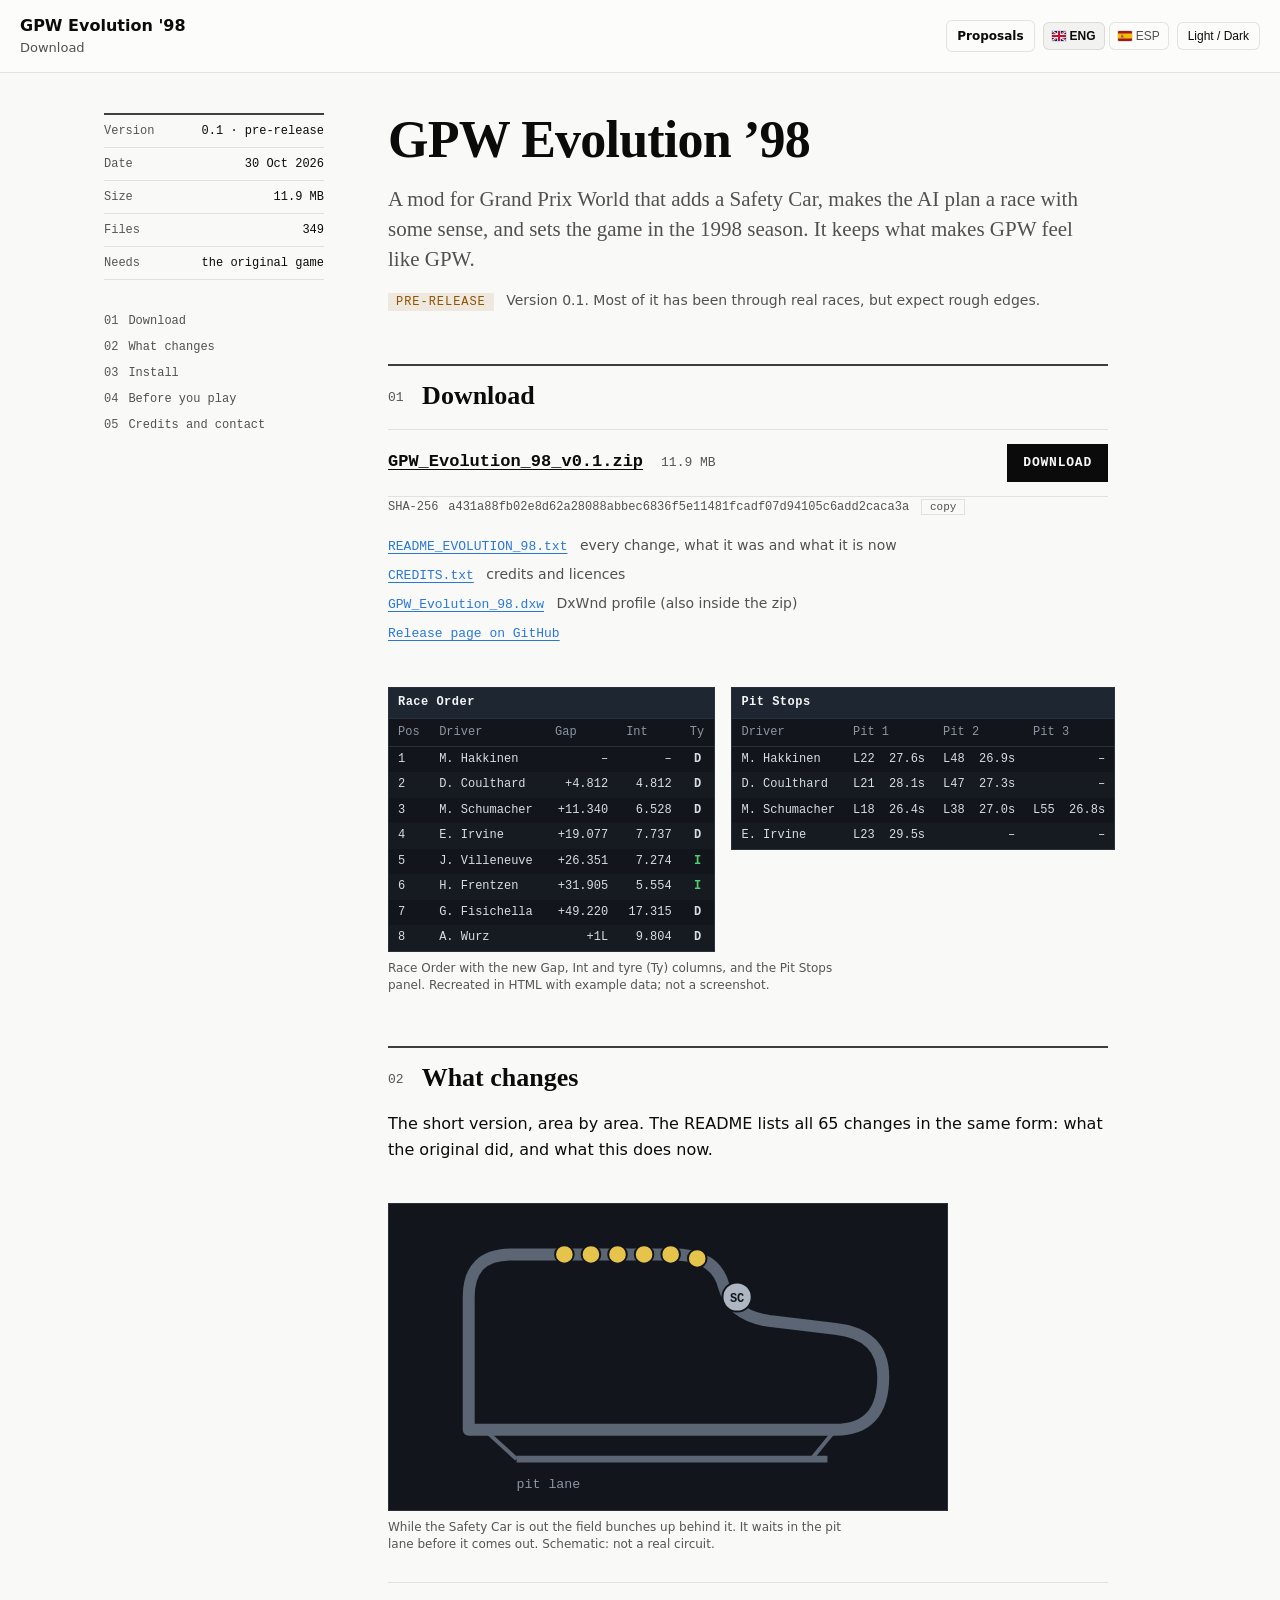
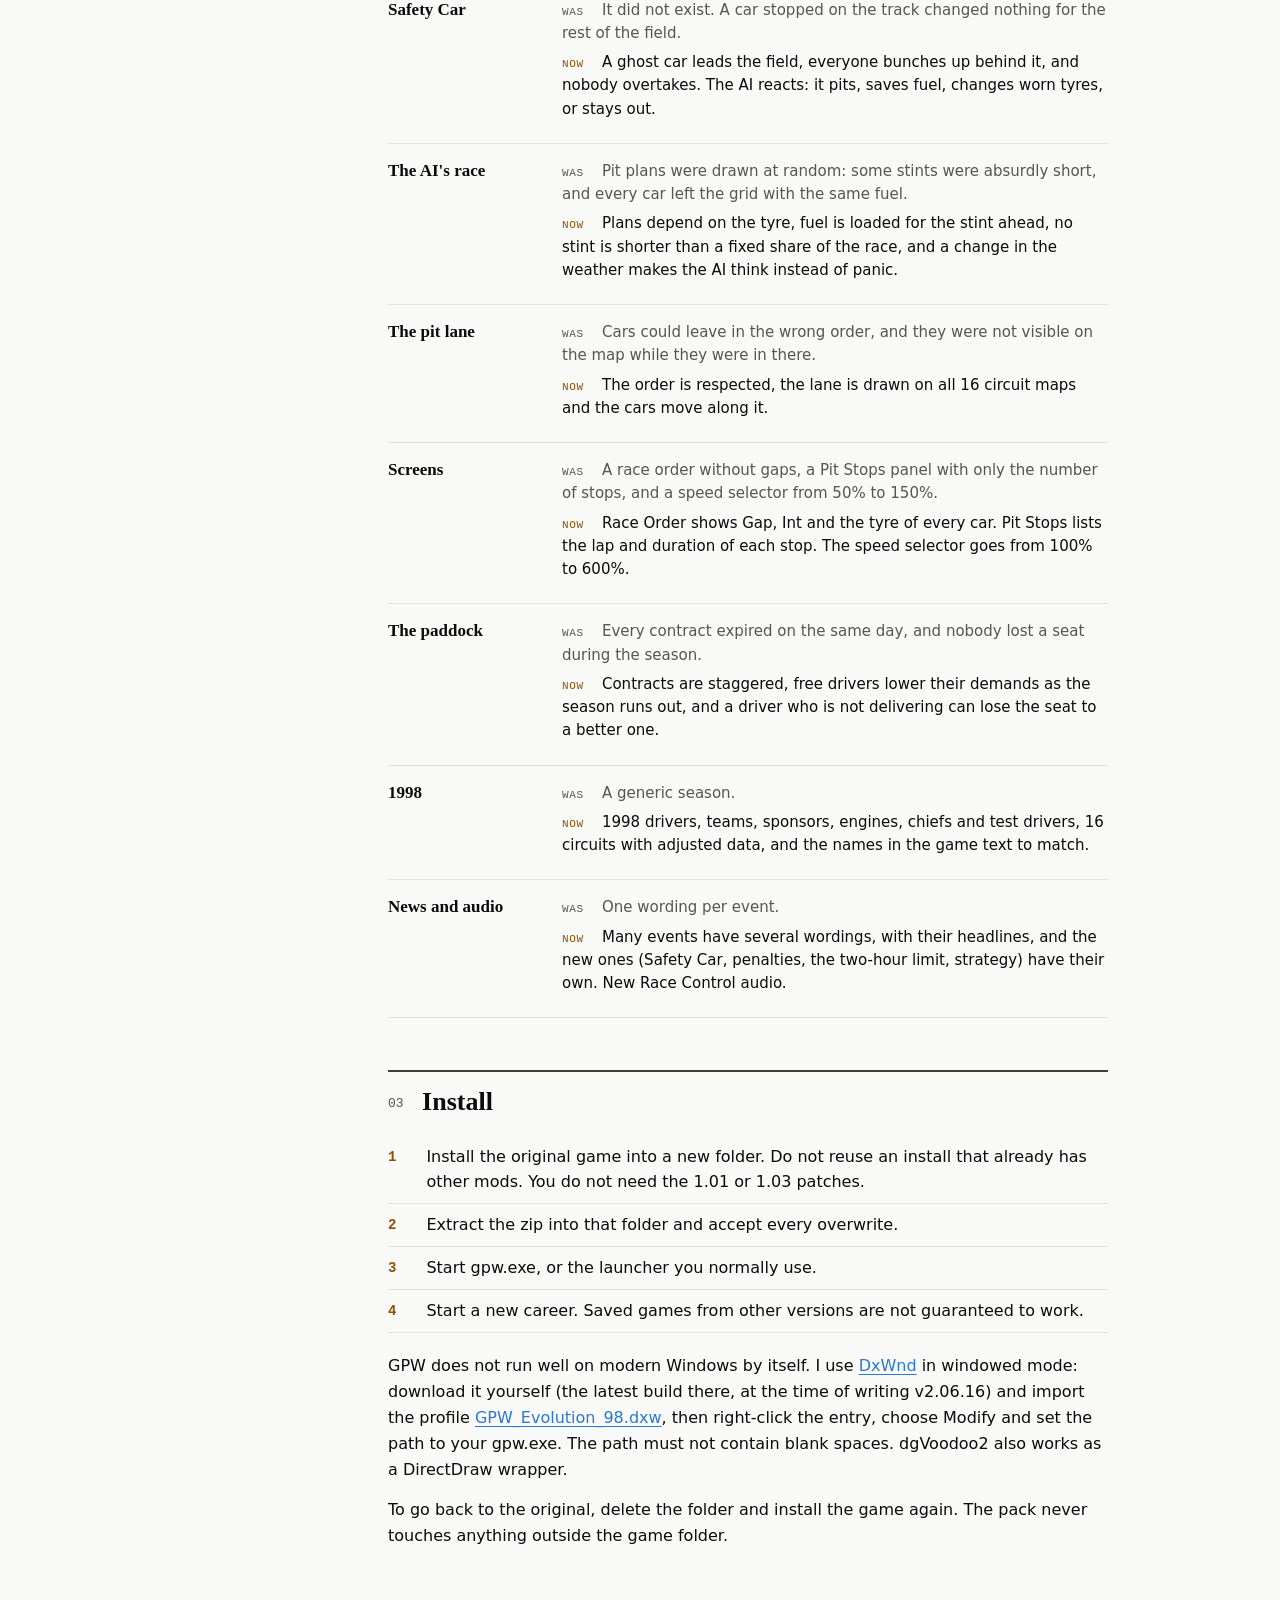
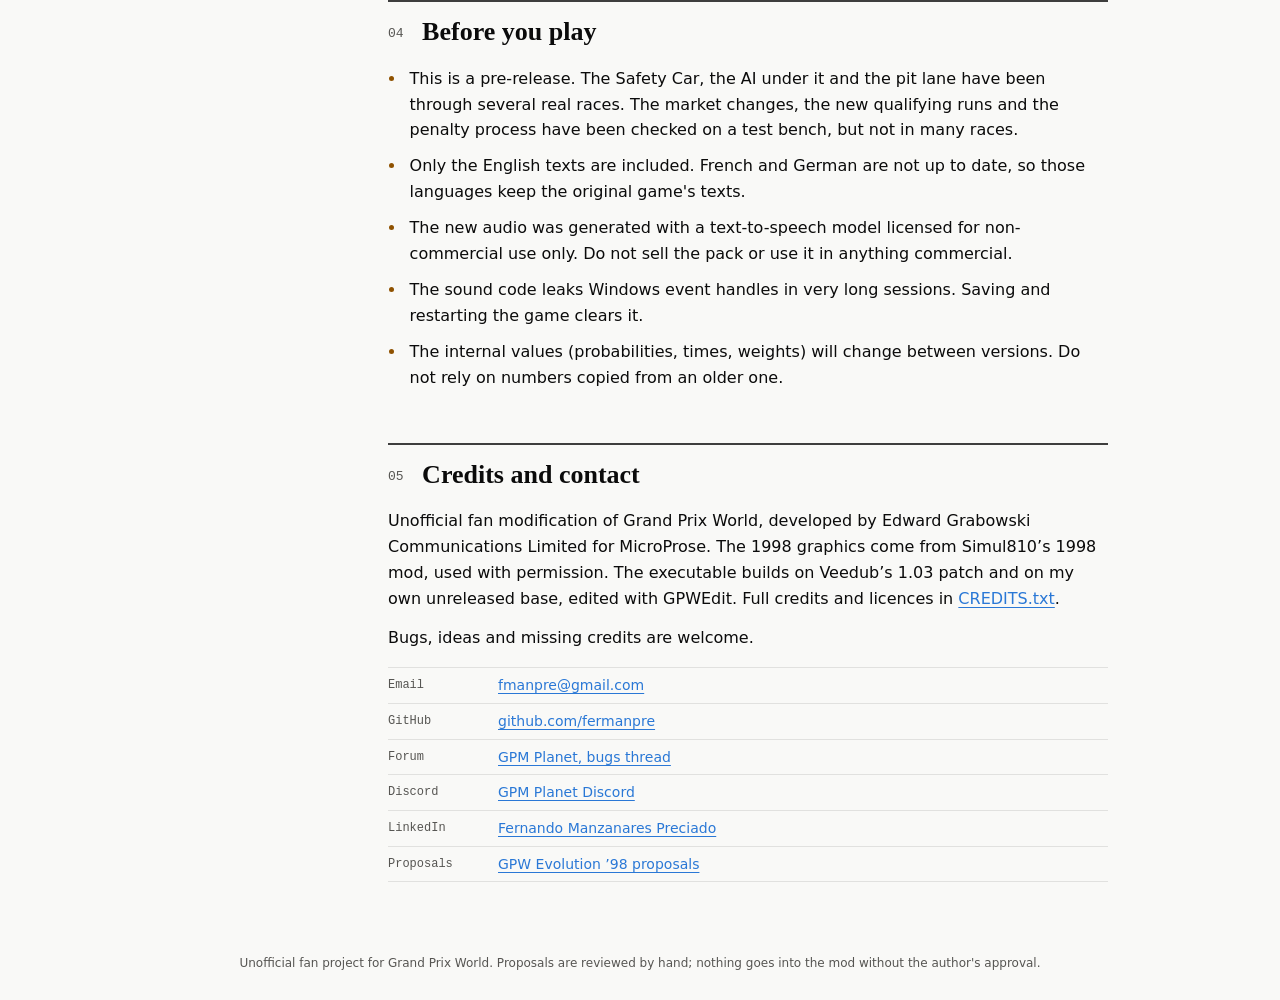
==== mod.html @ 93cfe9af "Add download page for version 0.1 and link it from the header" ====
<!doctype html>
<html lang="en" data-lang="en">
<head>
<meta charset="utf-8">
<meta name="viewport" content="width=device-width, initial-scale=1">
<title>GPW Evolution &#x27;98 · Download | Descarga</title>
<meta name="description" content="Community proposals for GPW Evolution '98, a Grand Prix World 1998 mod.">
<link rel="stylesheet" href="assets/style.css">
</head>
<body class="pagina-mod">

<header class="sitio">
  <div>
    <div class="marca"><a href="index.html">GPW Evolution '98</a></div>
    <div class="migas"><span class="i18n-en">Download</span><span class="i18n-es">Descarga</span></div>
  </div>
  <div class="acciones">
    <a class="boton-accion" href="index.html"><span class="i18n-en">Proposals</span><span class="i18n-es">Propuestas</span></a>
    <div class="selector-idioma">
      <button class="opcion-idioma" data-lang-opcion="en" type="button"><img class="bandera-boton" src="assets/flags/gb.svg" alt="EN"> ENG</button>
      <button class="opcion-idioma" data-lang-opcion="es" type="button"><img class="bandera-boton" src="assets/flags/es.svg" alt="ES"> ESP</button>
    </div>
    <button class="boton-tema" type="button"><span class="i18n-en">Light / Dark</span><span class="i18n-es">Claro / oscuro</span></button>
  </div>
</header>

<main>
  <aside class="mod-rail">
    <dl class="ficha">
      <div><dt><span class="i18n-en">Version</span><span class="i18n-es">Versión</span></dt><dd><span class="i18n-en">0.1 &middot; pre-release</span><span class="i18n-es">0.1 &middot; pre-lanzamiento</span></dd></div>
      <div><dt><span class="i18n-en">Date</span><span class="i18n-es">Fecha</span></dt><dd><span class="i18n-en">30 Oct 2026</span><span class="i18n-es">30/10/2026</span></dd></div>
      <div><dt><span class="i18n-en">Size</span><span class="i18n-es">Tamaño</span></dt><dd>11.9 MB</dd></div>
      <div><dt><span class="i18n-en">Files</span><span class="i18n-es">Ficheros</span></dt><dd>349</dd></div>
      <div><dt><span class="i18n-en">Needs</span><span class="i18n-es">Requiere</span></dt><dd><span class="i18n-en">the original game</span><span class="i18n-es">el juego original</span></dd></div>
    </dl>
    <nav class="indice" aria-label="Contents / Contenido"><ol>
      <li><a href="#descarga"><span class="i18n-en">Download</span><span class="i18n-es">Descarga</span></a></li>
      <li><a href="#cambios"><span class="i18n-en">What changes</span><span class="i18n-es">Qué cambia</span></a></li>
      <li><a href="#instalar"><span class="i18n-en">Install</span><span class="i18n-es">Instalar</span></a></li>
      <li><a href="#antes"><span class="i18n-en">Before you play</span><span class="i18n-es">Antes de jugar</span></a></li>
      <li><a href="#creditos"><span class="i18n-en">Credits and contact</span><span class="i18n-es">Créditos y contacto</span></a></li>
    </ol></nav>
  </aside>
  <div class="mod-cuerpo">
    <header class="mod-titulo">
      <h1>GPW Evolution &rsquo;98</h1>
      <p class="entradilla"><span class="i18n-en bloque">A mod for Grand Prix World that adds a Safety Car, makes the AI plan a race with some sense, and sets the game in the 1998 season. It keeps what makes GPW feel like GPW.</span><span class="i18n-es bloque">Un mod para Grand Prix World que añade un Safety Car, hace que la IA planifique la carrera con algo de sentido y sitúa el juego en la temporada 1998. Conserva lo que hace que GPW se sienta como GPW.</span></p>
      <p class="estado-mod"><span class="marca-estado"><span class="i18n-en">Pre-release</span><span class="i18n-es">Pre-lanzamiento</span></span> <span class="i18n-en">Version 0.1. Most of it has been through real races, but expect rough edges.</span><span class="i18n-es">Versión 0.1. La mayor parte ha pasado por carreras reales, pero habrá aristas.</span></p>
    </header>
    <section id="descarga">
      <h2><span class="num">01</span> <span class="i18n-en">Download</span><span class="i18n-es">Descarga</span></h2>
      <div class="descarga">
        <a class="descarga-nombre" href="https://github.com/fermanpre/gpw-evolution-98/releases/download/v0.1/GPW_Evolution_98_v0.1.zip">GPW_Evolution_98_v0.1.zip</a>
        <span class="descarga-meta">11.9 MB</span>
        <a class="boton-descarga" href="https://github.com/fermanpre/gpw-evolution-98/releases/download/v0.1/GPW_Evolution_98_v0.1.zip"><span class="i18n-en">Download</span><span class="i18n-es">Descargar</span></a>
      </div>
      <p class="huella"><span class="rotulo-huella">SHA-256</span> <code id="huella-valor">a431a88fb02e8d62a28088abbec6836f5e11481fcadf07d94105c6add2caca3a</code>
        <button type="button" class="copiar" data-copiar="huella-valor" data-ok="copied / copiado"><span class="i18n-en">copy</span><span class="i18n-es">copiar</span></button></p>
      <ul class="recursos">
        <li><a href="descargas/README_EVOLUTION_98.txt">README_EVOLUTION_98.txt</a> <span class="i18n-en">every change, what it was and what it is now</span><span class="i18n-es">cada cambio, cómo era y cómo es ahora</span></li>
        <li><a href="descargas/CREDITS.txt">CREDITS.txt</a> <span class="i18n-en">credits and licences</span><span class="i18n-es">créditos y licencias</span></li>
        <li><a href="descargas/GPW_Evolution_98.dxw">GPW_Evolution_98.dxw</a> <span class="i18n-en">DxWnd profile (also inside the zip)</span><span class="i18n-es">perfil de DxWnd (también dentro del zip)</span></li>
        <li><a href="https://github.com/fermanpre/gpw-evolution-98/releases/tag/v0.1"><span class="i18n-en">Release page on GitHub</span><span class="i18n-es">Página de la release en GitHub</span></a></li>
      </ul>
    </section>

    <figure class="tablero" aria-labelledby="pie-tablero">
      <div class="tablero-paneles">
        <table class="panel-juego" aria-label="Race Order">
          <caption>Race Order</caption>
          <thead><tr><th scope="col">Pos</th><th scope="col">Driver</th><th scope="col">Gap</th><th scope="col">Int</th><th scope="col">Ty</th></tr></thead>
          <tbody><tr><td class="c-pos">1</td><td class="c-piloto">M. Hakkinen</td><td class="c-num">&ndash;</td><td class="c-num">&ndash;</td><td class="c-ty ty-D">D</td></tr><tr><td class="c-pos">2</td><td class="c-piloto">D. Coulthard</td><td class="c-num">+4.812</td><td class="c-num">4.812</td><td class="c-ty ty-D">D</td></tr><tr><td class="c-pos">3</td><td class="c-piloto">M. Schumacher</td><td class="c-num">+11.340</td><td class="c-num">6.528</td><td class="c-ty ty-D">D</td></tr><tr><td class="c-pos">4</td><td class="c-piloto">E. Irvine</td><td class="c-num">+19.077</td><td class="c-num">7.737</td><td class="c-ty ty-D">D</td></tr><tr><td class="c-pos">5</td><td class="c-piloto">J. Villeneuve</td><td class="c-num">+26.351</td><td class="c-num">7.274</td><td class="c-ty ty-I">I</td></tr><tr><td class="c-pos">6</td><td class="c-piloto">H. Frentzen</td><td class="c-num">+31.905</td><td class="c-num">5.554</td><td class="c-ty ty-I">I</td></tr><tr><td class="c-pos">7</td><td class="c-piloto">G. Fisichella</td><td class="c-num">+49.220</td><td class="c-num">17.315</td><td class="c-ty ty-D">D</td></tr><tr><td class="c-pos">8</td><td class="c-piloto">A. Wurz</td><td class="c-num">+1L</td><td class="c-num">9.804</td><td class="c-ty ty-D">D</td></tr></tbody>
        </table>
        <table class="panel-juego" aria-label="Pit Stops">
          <caption>Pit Stops</caption>
          <thead><tr><th scope="col">Driver</th><th scope="col">Pit 1</th><th scope="col">Pit 2</th><th scope="col">Pit 3</th></tr></thead>
          <tbody><tr><td class="c-piloto">M. Hakkinen</td><td class="c-num">L22&nbsp;&nbsp;27.6s</td><td class="c-num">L48&nbsp;&nbsp;26.9s</td><td class="c-num">&ndash;</td></tr><tr><td class="c-piloto">D. Coulthard</td><td class="c-num">L21&nbsp;&nbsp;28.1s</td><td class="c-num">L47&nbsp;&nbsp;27.3s</td><td class="c-num">&ndash;</td></tr><tr><td class="c-piloto">M. Schumacher</td><td class="c-num">L18&nbsp;&nbsp;26.4s</td><td class="c-num">L38&nbsp;&nbsp;27.0s</td><td class="c-num">L55&nbsp;&nbsp;26.8s</td></tr><tr><td class="c-piloto">E. Irvine</td><td class="c-num">L23&nbsp;&nbsp;29.5s</td><td class="c-num">&ndash;</td><td class="c-num">&ndash;</td></tr></tbody>
        </table>
      </div>
      <figcaption id="pie-tablero"><span class="i18n-en">Race Order with the new Gap, Int and tyre (Ty) columns, and the Pit Stops panel. Recreated in HTML with example data; not a screenshot.</span><span class="i18n-es">Race Order con las columnas nuevas Gap, Int y neumático (Ty), y el panel Pit Stops. Recreado en HTML con datos de ejemplo; no es una captura.</span></figcaption>
    </figure>
    <section id="cambios">
      <h2><span class="num">02</span> <span class="i18n-en">What changes</span><span class="i18n-es">Qué cambia</span></h2>
      <p><span class="i18n-en">The short version, area by area. The README lists all 65 changes in the same form: what the original did, and what this does now.</span><span class="i18n-es">La versión corta, por áreas. El README lista los 65 cambios con la misma forma: qué hacía el original y qué hace ahora.</span></p>

    <figure class="mapa">
      <svg viewBox="0 0 420 230" role="img" aria-labelledby="mapa-t mapa-d">
        <title id="mapa-t">Safety Car on the circuit map</title>
        <desc id="mapa-d">A schematic circuit with a pit lane along the bottom straight. Six car circles are bunched behind a larger grey circle marked SC.</desc>
        <path class="m-pista" d="M60 170 L60 70 Q60 38 92 38 L214 38 Q246 38 252 62 Q258 84 286 88 L336 94 Q372 98 372 130 Q372 170 336 170 Z"/>
        <path class="m-boxes" d="M96 192 L330 192"/>
        <path class="m-enlace" d="M72 170 L96 192 M318 192 L336 170"/>
        <circle class="m-coche" cx="132" cy="38" r="7"/><circle class="m-coche" cx="152" cy="38" r="7"/>
        <circle class="m-coche" cx="172" cy="38" r="7"/><circle class="m-coche" cx="192" cy="38" r="7"/>
        <circle class="m-coche" cx="212" cy="38" r="7"/><circle class="m-coche" cx="232" cy="41" r="7"/>
        <circle class="m-sc" cx="262" cy="70" r="11"/>
        <text class="m-sc-txt" x="262" y="73.5" text-anchor="middle">SC</text>
        <text class="m-etiqueta" x="96" y="214">pit lane</text>
      </svg>
      <figcaption><span class="i18n-en">While the Safety Car is out the field bunches up behind it. It waits in the pit lane before it comes out. Schematic: not a real circuit.</span><span class="i18n-es">Con el Safety Car en pista, el pelotón se junta detrás. Espera en el carril de boxes antes de salir. Esquema: no es un circuito real.</span></figcaption>
    </figure>
      <div class="libro">
        <article class="cambio">
          <h3><span class="i18n-en">Safety Car</span><span class="i18n-es">Safety Car</span></h3>
          <p class="antes"><span class="rotulo"><span class="i18n-en">Was</span><span class="i18n-es">Antes</span></span> <span class="i18n-en">It did not exist. A car stopped on the track changed nothing for the rest of the field.</span><span class="i18n-es">No existía. Un coche parado en pista no cambiaba nada para el resto.</span></p>
          <p class="ahora"><span class="rotulo"><span class="i18n-en">Now</span><span class="i18n-es">Ahora</span></span> <span class="i18n-en">A ghost car leads the field, everyone bunches up behind it, and nobody overtakes. The AI reacts: it pits, saves fuel, changes worn tyres, or stays out.</span><span class="i18n-es">Un coche fantasma lidera al pelotón, todos se juntan detrás y nadie adelanta. La IA reacciona: entra a boxes, ahorra combustible, cambia neumáticos gastados o se queda fuera.</span></p>
        </article>
        <article class="cambio">
          <h3><span class="i18n-en">The AI&#x27;s race</span><span class="i18n-es">La carrera de la IA</span></h3>
          <p class="antes"><span class="rotulo"><span class="i18n-en">Was</span><span class="i18n-es">Antes</span></span> <span class="i18n-en">Pit plans were drawn at random: some stints were absurdly short, and every car left the grid with the same fuel.</span><span class="i18n-es">Los planes de parada eran aleatorios: había tandas absurdamente cortas y todos los coches salían con el mismo combustible.</span></p>
          <p class="ahora"><span class="rotulo"><span class="i18n-en">Now</span><span class="i18n-es">Ahora</span></span> <span class="i18n-en">Plans depend on the tyre, fuel is loaded for the stint ahead, no stint is shorter than a fixed share of the race, and a change in the weather makes the AI think instead of panic.</span><span class="i18n-es">Los planes dependen del neumático, el combustible se carga para la tanda siguiente, ninguna tanda baja de una parte fija de la carrera y un cambio de tiempo hace pensar a la IA en lugar de entrar en pánico.</span></p>
        </article>
        <article class="cambio">
          <h3><span class="i18n-en">The pit lane</span><span class="i18n-es">El carril de boxes</span></h3>
          <p class="antes"><span class="rotulo"><span class="i18n-en">Was</span><span class="i18n-es">Antes</span></span> <span class="i18n-en">Cars could leave in the wrong order, and they were not visible on the map while they were in there.</span><span class="i18n-es">Los coches podían salir en el orden equivocado y no se veían en el mapa mientras estaban dentro.</span></p>
          <p class="ahora"><span class="rotulo"><span class="i18n-en">Now</span><span class="i18n-es">Ahora</span></span> <span class="i18n-en">The order is respected, the lane is drawn on all 16 circuit maps and the cars move along it.</span><span class="i18n-es">Se respeta el orden, el carril está dibujado en los 16 mapas de circuito y los coches avanzan por él.</span></p>
        </article>
        <article class="cambio">
          <h3><span class="i18n-en">Screens</span><span class="i18n-es">Pantallas</span></h3>
          <p class="antes"><span class="rotulo"><span class="i18n-en">Was</span><span class="i18n-es">Antes</span></span> <span class="i18n-en">A race order without gaps, a Pit Stops panel with only the number of stops, and a speed selector from 50% to 150%.</span><span class="i18n-es">Un orden de carrera sin diferencias, un panel Pit Stops con solo el número de paradas y un selector de velocidad de 50 % a 150 %.</span></p>
          <p class="ahora"><span class="rotulo"><span class="i18n-en">Now</span><span class="i18n-es">Ahora</span></span> <span class="i18n-en">Race Order shows Gap, Int and the tyre of every car. Pit Stops lists the lap and duration of each stop. The speed selector goes from 100% to 600%.</span><span class="i18n-es">Race Order muestra Gap, Int y el neumático de cada coche. Pit Stops enseña la vuelta y la duración de cada parada. El selector de velocidad va de 100 % a 600 %.</span></p>
        </article>
        <article class="cambio">
          <h3><span class="i18n-en">The paddock</span><span class="i18n-es">El paddock</span></h3>
          <p class="antes"><span class="rotulo"><span class="i18n-en">Was</span><span class="i18n-es">Antes</span></span> <span class="i18n-en">Every contract expired on the same day, and nobody lost a seat during the season.</span><span class="i18n-es">Todos los contratos vencían el mismo día y nadie perdía el puesto durante la temporada.</span></p>
          <p class="ahora"><span class="rotulo"><span class="i18n-en">Now</span><span class="i18n-es">Ahora</span></span> <span class="i18n-en">Contracts are staggered, free drivers lower their demands as the season runs out, and a driver who is not delivering can lose the seat to a better one.</span><span class="i18n-es">Los contratos se escalonan, los pilotos libres rebajan sus exigencias al acabar la temporada y quien no rinde puede perder el asiento ante otro mejor.</span></p>
        </article>
        <article class="cambio">
          <h3><span class="i18n-en">1998</span><span class="i18n-es">1998</span></h3>
          <p class="antes"><span class="rotulo"><span class="i18n-en">Was</span><span class="i18n-es">Antes</span></span> <span class="i18n-en">A generic season.</span><span class="i18n-es">Una temporada genérica.</span></p>
          <p class="ahora"><span class="rotulo"><span class="i18n-en">Now</span><span class="i18n-es">Ahora</span></span> <span class="i18n-en">1998 drivers, teams, sponsors, engines, chiefs and test drivers, 16 circuits with adjusted data, and the names in the game text to match.</span><span class="i18n-es">Pilotos, equipos, patrocinadores, motores, jefes y probadores de 1998, 16 circuitos con datos ajustados y los nombres del texto del juego en consonancia.</span></p>
        </article>
        <article class="cambio">
          <h3><span class="i18n-en">News and audio</span><span class="i18n-es">Noticias y audio</span></h3>
          <p class="antes"><span class="rotulo"><span class="i18n-en">Was</span><span class="i18n-es">Antes</span></span> <span class="i18n-en">One wording per event.</span><span class="i18n-es">Una sola redacción por evento.</span></p>
          <p class="ahora"><span class="rotulo"><span class="i18n-en">Now</span><span class="i18n-es">Ahora</span></span> <span class="i18n-en">Many events have several wordings, with their headlines, and the new ones (Safety Car, penalties, the two-hour limit, strategy) have their own. New Race Control audio.</span><span class="i18n-es">Muchos eventos tienen varias redacciones con sus titulares, y los nuevos (Safety Car, sanciones, el límite de dos horas, estrategia) tienen los suyos. Audio nuevo de Dirección de Carrera.</span></p>
        </article>
      </div>
    </section>
    <section id="instalar">
      <h2><span class="num">03</span> <span class="i18n-en">Install</span><span class="i18n-es">Instalar</span></h2>
      <ol class="pasos">
        <li><span class="i18n-en">Install the original game into a new folder. Do not reuse an install that already has other mods. You do not need the 1.01 or 1.03 patches.</span><span class="i18n-es">Instala el juego original en una carpeta nueva. No reutilices una instalación que ya tenga otros mods. No hacen falta los parches 1.01 ni 1.03.</span></li>
        <li><span class="i18n-en">Extract the zip into that folder and accept every overwrite.</span><span class="i18n-es">Extrae el zip en esa carpeta y acepta todas las sobrescrituras.</span></li>
        <li><span class="i18n-en">Start gpw.exe, or the launcher you normally use.</span><span class="i18n-es">Arranca gpw.exe, o el lanzador que uses normalmente.</span></li>
        <li><span class="i18n-en">Start a new career. Saved games from other versions are not guaranteed to work.</span><span class="i18n-es">Empieza una carrera nueva. No se garantiza que valgan las partidas guardadas de otras versiones.</span></li>
      </ol>
      <p><span class="i18n-en">GPW does not run well on modern Windows by itself. I use <a href="https://sourceforge.net/projects/dxwnd/files/">DxWnd</a> in windowed mode: download it yourself (the latest build there, at the time of writing v2.06.16) and import the profile <a href="descargas/GPW_Evolution_98.dxw">GPW_Evolution_98.dxw</a>, then right-click the entry, choose Modify and set the path to your gpw.exe. The path must not contain blank spaces. dgVoodoo2 also works as a DirectDraw wrapper.</span><span class="i18n-es">GPW no funciona bien por sí solo en Windows modernos. Yo uso <a href="https://sourceforge.net/projects/dxwnd/files/">DxWnd</a> en ventana: descárgalo tú (la última compilación de esa página, en el momento de escribir esto la v2.06.16) e importa el perfil <a href="descargas/GPW_Evolution_98.dxw">GPW_Evolution_98.dxw</a>; luego clic derecho en la entrada, Modificar y pon la ruta de tu gpw.exe. La ruta no puede llevar espacios. dgVoodoo2 también sirve como envoltorio de DirectDraw.</span></p>
      <p><span class="i18n-en">To go back to the original, delete the folder and install the game again. The pack never touches anything outside the game folder.</span><span class="i18n-es">Para volver al original, borra la carpeta e instala el juego de nuevo. El paquete no toca nada fuera de la carpeta del juego.</span></p>
    </section>
    <section id="antes">
      <h2><span class="num">04</span> <span class="i18n-en">Before you play</span><span class="i18n-es">Antes de jugar</span></h2>
      <ul class="avisos">
        <li><span class="i18n-en">This is a pre-release. The Safety Car, the AI under it and the pit lane have been through several real races. The market changes, the new qualifying runs and the penalty process have been checked on a test bench, but not in many races.</span><span class="i18n-es">Es un pre-lanzamiento. El Safety Car, la IA bajo él y el carril de boxes han pasado por varias carreras reales. Los cambios del mercado, las nuevas tandas de clasificación y el proceso de sanciones se han comprobado en banco de pruebas, pero en pocas carreras.</span></li>
        <li><span class="i18n-en">Only the English texts are included. French and German are not up to date, so those languages keep the original game&#x27;s texts.</span><span class="i18n-es">Solo van los textos en inglés. El francés y el alemán no están al día, así que esos idiomas conservan los textos del juego original.</span></li>
        <li><span class="i18n-en">The new audio was generated with a text-to-speech model licensed for non-commercial use only. Do not sell the pack or use it in anything commercial.</span><span class="i18n-es">El audio nuevo se generó con un modelo de voz de uso solo no comercial. No vendas el paquete ni lo uses en nada comercial.</span></li>
        <li><span class="i18n-en">The sound code leaks Windows event handles in very long sessions. Saving and restarting the game clears it.</span><span class="i18n-es">El código de sonido pierde manejadores de eventos de Windows en sesiones muy largas. Guardar y reiniciar el juego lo limpia.</span></li>
        <li><span class="i18n-en">The internal values (probabilities, times, weights) will change between versions. Do not rely on numbers copied from an older one.</span><span class="i18n-es">Los valores internos (probabilidades, tiempos, pesos) cambiarán entre versiones. No te fíes de cifras copiadas de una anterior.</span></li>
      </ul>
    </section>
    <section id="creditos">
      <h2><span class="num">05</span> <span class="i18n-en">Credits and contact</span><span class="i18n-es">Créditos y contacto</span></h2>
      <p><span class="i18n-en">Unofficial fan modification of Grand Prix World, developed by Edward Grabowski Communications Limited for MicroProse. The 1998 graphics come from Simul810&rsquo;s 1998 mod, used with permission. The executable builds on Veedub&rsquo;s 1.03 patch and on my own unreleased base, edited with GPWEdit. Full credits and licences in <a href="descargas/CREDITS.txt">CREDITS.txt</a>.</span><span class="i18n-es">Modificación no oficial de Grand Prix World, desarrollado por Edward Grabowski Communications Limited para MicroProse. Los gráficos de 1998 vienen del mod 1998 de Simul810, usados con permiso. El ejecutable se apoya en el parche 1.03 de Veedub y en mi propia base sin publicar, editada con GPWEdit. Créditos y licencias completos en <a href="descargas/CREDITS.txt">CREDITS.txt</a>.</span></p>
      <p><span class="i18n-en">Bugs, ideas and missing credits are welcome.</span><span class="i18n-es">Los fallos, las ideas y los créditos que falten son bienvenidos.</span></p>
      <dl class="contacto">
        <div><dt>Email</dt><dd><a href="mailto:fmanpre@gmail.com">fmanpre@gmail.com</a></dd></div>
        <div><dt>GitHub</dt><dd><a href="https://github.com/fermanpre">github.com/fermanpre</a></dd></div>
        <div><dt>Forum</dt><dd><a href="https://gpmplanet.proboards.com/thread/239/bugs-grand-prix-world-dislike">GPM Planet, bugs thread</a></dd></div>
        <div><dt>Discord</dt><dd><a href="https://discord.gg/qz7SYyx">GPM Planet Discord</a></dd></div>
        <div><dt>LinkedIn</dt><dd><a href="https://www.linkedin.com/in/fernandomanzanarespreciado/">Fernando Manzanares Preciado</a></dd></div>
        <div><dt>Proposals</dt><dd><a href="index.html">GPW Evolution &rsquo;98 proposals</a></dd></div>
      </dl>
    </section>
  </div>

</main>

<footer class="pie">
  <span class="i18n-en bloque">Unofficial fan project for Grand Prix World. Proposals are reviewed by hand; nothing goes into the mod without the author&#x27;s approval.</span><span class="i18n-es bloque">Proyecto de aficionados para Grand Prix World, sin carácter oficial. Las propuestas se revisan a mano; nada entra en el mod sin la aprobación del autor.</span>
</footer>

<script src="assets/site.js"></script>

</body>
</html>
---- assets/style.css ----
/* Estilo de la página de propuestas del minimod de GPW. Adaptado del sitio de F1 Lap Times & Gap Chart: mismos tokens de color (claro y oscuro), misma
   cabecera, mismo selector de idioma y mismas tarjetas que el changelog. Solo dos idiomas (EN por defecto y ES). */
:root {
  color-scheme: light;
  --surface-1: #fcfcfb;
  --page-plane: #f9f9f7;
  --text-primary: #0b0b0b;
  --text-secondary: #52514e;
  --text-muted: #565552;
  --border: rgba(11,11,11,0.10);
  --row-hover: rgba(11,11,11,0.04);
  --link: #2a78d6;
  --estado-propuesta: #2a78d6;
  --estado-propuesta-fondo: rgba(42,120,214,0.12);
  --estado-parcial: #8a6a00;
  --estado-parcial-fondo: rgba(255,221,0,0.22);
  --estado-hecha: #006300;
  --estado-hecha-fondo: rgba(0,99,0,0.10);
  --error: #d03b3b;
}
@media (prefers-color-scheme: dark) {
  :root:not([data-theme="light"]) {
    color-scheme: dark;
    --surface-1: #1a1a19;
    --page-plane: #0d0d0d;
    --text-primary: #ffffff;
    --text-secondary: #c3c2b7;
    --text-muted: #9a988f;
    --border: rgba(255,255,255,0.10);
    --row-hover: rgba(255,255,255,0.06);
    --link: #3987e5;
    --estado-propuesta: #3987e5;
    --estado-propuesta-fondo: rgba(57,135,229,0.18);
    --estado-parcial: #fade25;
    --estado-parcial-fondo: rgba(255,212,0,0.16);
    --estado-hecha: #0ca30c;
    --estado-hecha-fondo: rgba(12,163,12,0.16);
    --error: #e66767;
  }
}
:root[data-theme="dark"] {
  color-scheme: dark;
  --surface-1: #1a1a19;
  --page-plane: #0d0d0d;
  --text-primary: #ffffff;
  --text-secondary: #c3c2b7;
  --text-muted: #9a988f;
  --border: rgba(255,255,255,0.10);
  --row-hover: rgba(255,255,255,0.06);
  --link: #3987e5;
  --estado-propuesta: #3987e5;
  --estado-propuesta-fondo: rgba(57,135,229,0.18);
  --estado-parcial: #fade25;
  --estado-parcial-fondo: rgba(255,212,0,0.16);
  --estado-hecha: #0ca30c;
  --estado-hecha-fondo: rgba(12,163,12,0.16);
  --error: #e66767;
}

* { box-sizing: border-box; }
body {
  margin: 0;
  background: var(--page-plane);
  color: var(--text-primary);
  font-family: system-ui, -apple-system, "Segoe UI", sans-serif;
  font-size: 14px;
  line-height: 1.5;
}
a { color: var(--link); }

/* Cabecera */
header.sitio {
  display: flex;
  align-items: center;
  justify-content: space-between;
  gap: 12px;
  padding: 14px 20px;
  border-bottom: 1px solid var(--border);
  background: var(--surface-1);
  flex-wrap: wrap;
}
header.sitio .marca { font-weight: 700; font-size: 16px; }
header.sitio .marca a { color: inherit; text-decoration: none; }
header.sitio .migas { color: var(--text-secondary); font-size: 13px; }
header.sitio .acciones { display: flex; align-items: center; flex-wrap: wrap; max-width: 100%; gap: 8px; }
.boton-tema, .boton-accion {
  border: 1px solid var(--border); background: var(--surface-1); color: var(--text-primary);
  border-radius: 6px; padding: 6px 10px; font-size: 12px; cursor: pointer; text-decoration: none;
}
.boton-accion { font-weight: 600; }
.selector-idioma { display: flex; gap: 4px; }
.opcion-idioma {
  display: flex; align-items: center; gap: 4px;
  border: 1px solid var(--border); background: var(--surface-1); color: var(--text-secondary);
  border-radius: 6px; padding: 6px 8px; font-size: 12px; cursor: pointer;
}
.opcion-idioma.activa { background: var(--row-hover); color: var(--text-primary); font-weight: 700; }
.bandera-boton { width: 14px; height: 10px; object-fit: cover; border-radius: 1px; box-shadow: 0 0 0 1px var(--border); }

/* Idiomas: inglés por defecto; el español se muestra con html[data-lang="es"] */
.i18n-es { display: none; }
html[data-lang="es"] .i18n-es { display: inline; }
html[data-lang="es"] .i18n-en { display: none; }
.i18n-es.bloque, .i18n-en.bloque { display: none; }
.i18n-en.bloque { display: block; }
html[data-lang="es"] .i18n-es.bloque { display: block; }
html[data-lang="es"] .i18n-en.bloque { display: none; }

main { padding: 20px; max-width: 860px; margin: 0 auto; }
h1 { font-size: 20px; margin: 0 0 4px; }
h2 { font-size: 16px; margin: 24px 0 10px; }
p.subtitulo { color: var(--text-secondary); margin: 0 0 16px; font-size: 13px; }

/* Filtros */
.filtros { display: flex; flex-wrap: wrap; gap: 6px; margin: 0 0 14px; }
.filtro {
  border: 1px solid var(--border); background: var(--surface-1); color: var(--text-secondary);
  border-radius: 999px; padding: 4px 12px; font-size: 12px; cursor: pointer;
}
.filtro.activo { background: var(--row-hover); color: var(--text-primary); font-weight: 700; }
.contador-resultados { color: var(--text-muted); font-size: 12px; margin: 0 0 10px; }

/* Tarjetas: mismo aspecto que las entradas del changelog de F1 stats */
.lista-propuestas { display: flex; flex-direction: column; gap: 14px; }
.propuesta { border: 1px solid var(--border); border-radius: 8px; padding: 14px; background: var(--surface-1); }
.propuesta[hidden] { display: none; }
.propuesta .cabecera-propuesta { display: flex; align-items: center; flex-wrap: wrap; gap: 8px; color: var(--text-muted); font-size: 12px; font-weight: 600; }
.propuesta .numero { color: var(--text-secondary); font-variant-numeric: tabular-nums; }
.propuesta h3 { color: var(--text-primary); font-size: 15px; margin: 4px 0 8px; }
.propuesta ul { margin: 0; padding-left: 20px; }
.propuesta ul li { margin: 4px 0; }
.propuesta .etiqueta-detalle { color: var(--text-secondary); font-weight: 700; }
.propuesta .apoyos { margin-top: 8px; color: var(--text-muted); font-size: 12px; }

/* Etiquetas de estado */
.estado { border-radius: 999px; padding: 1px 9px; font-size: 11px; font-weight: 700; line-height: 18px; }
.estado.proposed { color: var(--estado-propuesta); background: var(--estado-propuesta-fondo); }
.estado.partial { color: var(--estado-parcial); background: var(--estado-parcial-fondo); }
.estado.done { color: var(--estado-hecha); background: var(--estado-hecha-fondo); }
.categoria { color: var(--text-muted); font-weight: 400; }

/* Formulario */
.formulario { border: 1px solid var(--border); border-radius: 8px; padding: 16px; background: var(--surface-1); display: flex; flex-direction: column; gap: 14px; }
.campo { display: flex; flex-direction: column; gap: 4px; }
.campo label, .campo .rotulo { font-weight: 700; font-size: 13px; }
.campo .ayuda { color: var(--text-muted); font-size: 12px; }
.campo input[type="text"], .campo textarea, .campo select {
  width: 100%; border: 1px solid var(--border); border-radius: 6px; background: var(--page-plane); color: var(--text-primary);
  padding: 8px 10px; font: inherit;
}
.campo textarea { min-height: 120px; resize: vertical; }
.campo .opciones { display: flex; flex-direction: column; gap: 4px; }
.campo .opciones label { font-weight: 400; display: flex; gap: 6px; align-items: center; }
.campo[hidden] { display: none; }
.trampa { position: absolute; left: -9999px; width: 1px; height: 1px; overflow: hidden; }
.boton-enviar {
  align-self: flex-start; border: 1px solid var(--link); background: var(--link); color: #fff;
  border-radius: 6px; padding: 8px 16px; font-size: 13px; font-weight: 700; cursor: pointer;
}
.boton-enviar:disabled { opacity: 0.6; cursor: default; }
.mensaje { border-radius: 8px; padding: 12px 14px; border: 1px solid var(--border); background: var(--surface-1); }
.mensaje[hidden] { display: none; }
.mensaje.error { border-color: var(--error); color: var(--error); }
.privacidad { color: var(--text-secondary); font-size: 12px; }

footer.pie { padding: 16px 20px 28px; color: var(--text-muted); font-size: 12px; text-align: center; }
footer.pie a { color: var(--text-secondary); }

@media (max-width: 640px) {
  main { padding: 14px; }
  .boton-tema, .boton-accion, .opcion-idioma { min-height: 40px; }
}

/* ===== Página de descarga (mod.html) =====
   Hoja de tiempos, no landing: raíl de datos a la izquierda, texto a la derecha, sin tarjetas ni degradados. */
:root {
  --serif: Georgia, "Iowan Old Style", Charter, "Times New Roman", serif;
  --mono: ui-monospace, "Cascadia Mono", Consolas, "Liberation Mono", monospace;
  --acento: #8f5200;
  --acento-fondo: rgba(143,82,0,0.10);
  --regla: rgba(11,11,11,0.78);
}
@media (prefers-color-scheme: dark) {
  :root:not([data-theme="light"]) { --acento: #f0b04a; --acento-fondo: rgba(240,176,74,0.14); --regla: rgba(255,255,255,0.7); }
}
:root[data-theme="dark"] { --acento: #f0b04a; --acento-fondo: rgba(240,176,74,0.14); --regla: rgba(255,255,255,0.7); }

.enlace-nav { color: var(--text-secondary); font-size: 13px; padding: 6px 6px; text-decoration: none; border-bottom: 1px solid transparent; }
.enlace-nav:hover { color: var(--text-primary); border-bottom-color: var(--text-secondary); }

.pagina-mod main {
  max-width: 1120px; padding: 40px 24px 56px;
  display: grid; grid-template-columns: 220px minmax(0, 1fr); column-gap: 64px; align-items: start;
}
.pagina-mod a:focus-visible, .pagina-mod button:focus-visible { outline: 2px solid var(--acento); outline-offset: 2px; }

/* Raíl */
.mod-rail { position: sticky; top: 24px; font-family: var(--mono); font-size: 12px; line-height: 1.5; }
.ficha { margin: 0 0 28px; border-top: 2px solid var(--regla); }
.ficha > div { display: flex; justify-content: space-between; gap: 12px; padding: 7px 0; border-bottom: 1px solid var(--border); }
.ficha dt { color: var(--text-muted); }
.ficha dd { margin: 0; text-align: right; font-variant-numeric: tabular-nums; }
.indice ol { list-style: none; margin: 0; padding: 0; counter-reset: sec; }
.indice li { counter-increment: sec; padding: 4px 0; }
.indice li::before { content: counter(sec, decimal-leading-zero); color: var(--text-muted); margin-right: 10px; }
.indice a { color: var(--text-secondary); text-decoration: none; }
.indice a:hover { color: var(--text-primary); text-decoration: underline; }

/* Cuerpo */
.mod-cuerpo { min-width: 0; max-width: 720px; font-size: 16px; line-height: 1.62; }
.mod-cuerpo p { margin: 0 0 14px; }
.mod-titulo { margin-bottom: 40px; }
.mod-titulo h1 { font-family: var(--serif); font-weight: 700; font-size: 52px; line-height: 1.02; letter-spacing: -0.015em; margin: 0 0 18px; }
.entradilla { font-family: var(--serif); font-size: 21px; line-height: 1.45; color: var(--text-secondary); margin: 0 0 18px; max-width: 34em; }
.estado-mod { font-size: 14px; color: var(--text-secondary); margin: 0; }
.marca-estado { font-family: var(--mono); font-size: 12px; text-transform: uppercase; letter-spacing: 0.08em; color: var(--acento); background: var(--acento-fondo); padding: 2px 8px; margin-right: 8px; }
.mod-cuerpo section { border-top: 2px solid var(--regla); padding-top: 14px; margin-top: 52px; }
.mod-cuerpo h2 { font-family: var(--serif); font-size: 26px; line-height: 1.2; margin: 0 0 18px; font-weight: 700; }
.mod-cuerpo h2 .num { font-family: var(--mono); font-size: 13px; font-weight: 400; color: var(--text-muted); margin-right: 12px; vertical-align: 3px; }
.mod-cuerpo a { text-underline-offset: 3px; }

/* Descarga: una línea de listado de ficheros */
.descarga { display: flex; align-items: baseline; flex-wrap: wrap; gap: 6px 18px; padding: 14px 0; border-top: 1px solid var(--border); border-bottom: 1px solid var(--border); font-family: var(--mono); }
.descarga-nombre { font-size: 17px; color: var(--text-primary); font-weight: 700; }
.descarga-meta { color: var(--text-muted); font-size: 13px; margin-right: auto; }
.boton-descarga { font-family: var(--mono); font-size: 13px; font-weight: 700; text-decoration: none; text-transform: uppercase; letter-spacing: 0.06em; color: var(--page-plane); background: var(--text-primary); padding: 8px 16px; border-radius: 0; }
.boton-descarga:hover { background: var(--acento); }
.huella { font-size: 12px; color: var(--text-muted); margin: 10px 0 18px; word-break: break-all; }
.huella code { font-family: var(--mono); color: var(--text-secondary); }
.rotulo-huella { font-family: var(--mono); margin-right: 6px; }
.copiar { font-family: var(--mono); font-size: 11px; background: none; color: var(--text-secondary); border: 1px solid var(--border); border-radius: 0; padding: 1px 8px; margin-left: 8px; cursor: pointer; }
.copiar:hover { border-color: var(--text-secondary); color: var(--text-primary); }
.recursos { list-style: none; padding: 0; margin: 0; font-size: 14px; }
.recursos li { padding: 3px 0; color: var(--text-secondary); }
.recursos a { font-family: var(--mono); font-size: 13px; margin-right: 8px; }

/* Réplicas de paneles del juego (siempre oscuras, como el juego) */
.tablero, .mapa { margin: 40px 0 0; }
.tablero-paneles { display: grid; grid-template-columns: minmax(0, 1fr) minmax(0, 1.15fr); gap: 16px; }
.panel-juego { width: 100%; border-collapse: collapse; background: #12161c; color: #d8dde4; font-family: var(--mono); font-size: 12px; font-variant-numeric: tabular-nums; border: 1px solid #2a313b; align-self: start; }
.panel-juego caption { caption-side: top; text-align: left; background: #1e2631; color: #f3f5f7; padding: 5px 9px; font-weight: 700; letter-spacing: 0.04em; border: 1px solid #2a313b; border-bottom: none; }
.panel-juego th { text-align: left; font-weight: 400; color: #8b95a3; padding: 4px 9px; border-bottom: 1px solid #2a313b; }
.panel-juego td { padding: 3px 9px; white-space: nowrap; }
.panel-juego tbody tr:nth-child(even) { background: #161b22; }
.panel-juego .c-num { text-align: right; }
.panel-juego .c-ty { font-weight: 700; text-align: center; }
.ty-I { color: #4fd06a; }
.ty-W { color: #ff6b6b; }
.tablero figcaption, .mapa figcaption { font-size: 12px; color: var(--text-muted); margin-top: 8px; line-height: 1.45; max-width: 60ch; }
.mapa svg { width: 100%; max-width: 560px; height: auto; display: block; background: #12161c; border: 1px solid #2a313b; }
.m-pista { fill: none; stroke: #5b6573; stroke-width: 9; stroke-linejoin: round; }
.m-boxes { fill: none; stroke: #5b6573; stroke-width: 5; }
.m-enlace { fill: none; stroke: #5b6573; stroke-width: 3; }
.m-coche { fill: #e6c34a; stroke: #12161c; stroke-width: 1.5; }
.m-sc { fill: #aeb6c1; stroke: #12161c; stroke-width: 1.5; }
.m-sc-txt { font-family: var(--mono); font-size: 9px; font-weight: 700; fill: #12161c; }
.m-etiqueta { font-family: var(--mono); font-size: 10px; fill: #8b95a3; }

/* Libro antes / ahora */
.libro { margin-top: 28px; border-top: 1px solid var(--border); }
.cambio { display: grid; grid-template-columns: 150px minmax(0, 1fr); column-gap: 24px; padding: 16px 0; border-bottom: 1px solid var(--border); }
.cambio h3 { font-family: var(--serif); font-size: 17px; line-height: 1.3; margin: 0; grid-row: 1 / span 2; }
.cambio p { grid-column: 2; margin: 0 0 6px; font-size: 15px; line-height: 1.55; }
.cambio .antes { color: var(--text-muted); }
.cambio .ahora { color: var(--text-primary); }
.cambio .rotulo { display: inline-block; min-width: 3.2em; font-family: var(--mono); font-size: 11px; text-transform: uppercase; letter-spacing: 0.06em; color: var(--text-muted); }
.cambio .ahora .rotulo { color: var(--acento); }

/* Pasos y avisos */
.pasos { list-style: none; margin: 0 0 20px; padding: 0; counter-reset: paso; }
.pasos li { counter-increment: paso; display: grid; grid-template-columns: 2.4em minmax(0, 1fr); padding: 8px 0; border-bottom: 1px solid var(--border); }
.pasos li::before { content: counter(paso); font-family: var(--mono); font-size: 14px; color: var(--acento); font-weight: 700; padding-top: 2px; }
.avisos { margin: 0; padding-left: 1.1em; }
.avisos li { margin: 0 0 10px; padding-left: 4px; }
.avisos li::marker { color: var(--acento); }
.contacto { margin: 16px 0 0; border-top: 1px solid var(--border); font-size: 14px; }
.contacto > div { display: grid; grid-template-columns: 110px minmax(0, 1fr); padding: 6px 0; border-bottom: 1px solid var(--border); }
.contacto dt { font-family: var(--mono); font-size: 12px; color: var(--text-muted); padding-top: 2px; }
.contacto dd { margin: 0; word-break: break-word; }

@media (max-width: 860px) {
  .pagina-mod main { grid-template-columns: minmax(0, 1fr); padding: 24px 16px 40px; }
  .mod-rail { position: static; margin-bottom: 32px; }
  .indice { display: none; }
  .mod-titulo h1 { font-size: 38px; }
  .entradilla { font-size: 19px; }
  .tablero-paneles { grid-template-columns: minmax(0, 1fr); }
  .panel-juego { display: block; overflow-x: auto; }
  .cambio { grid-template-columns: minmax(0, 1fr); row-gap: 6px; }
  .cambio h3 { grid-row: auto; }
  .cambio p { grid-column: 1; }
}
@media (prefers-reduced-motion: no-preference) {
  html { scroll-behavior: smooth; }
}
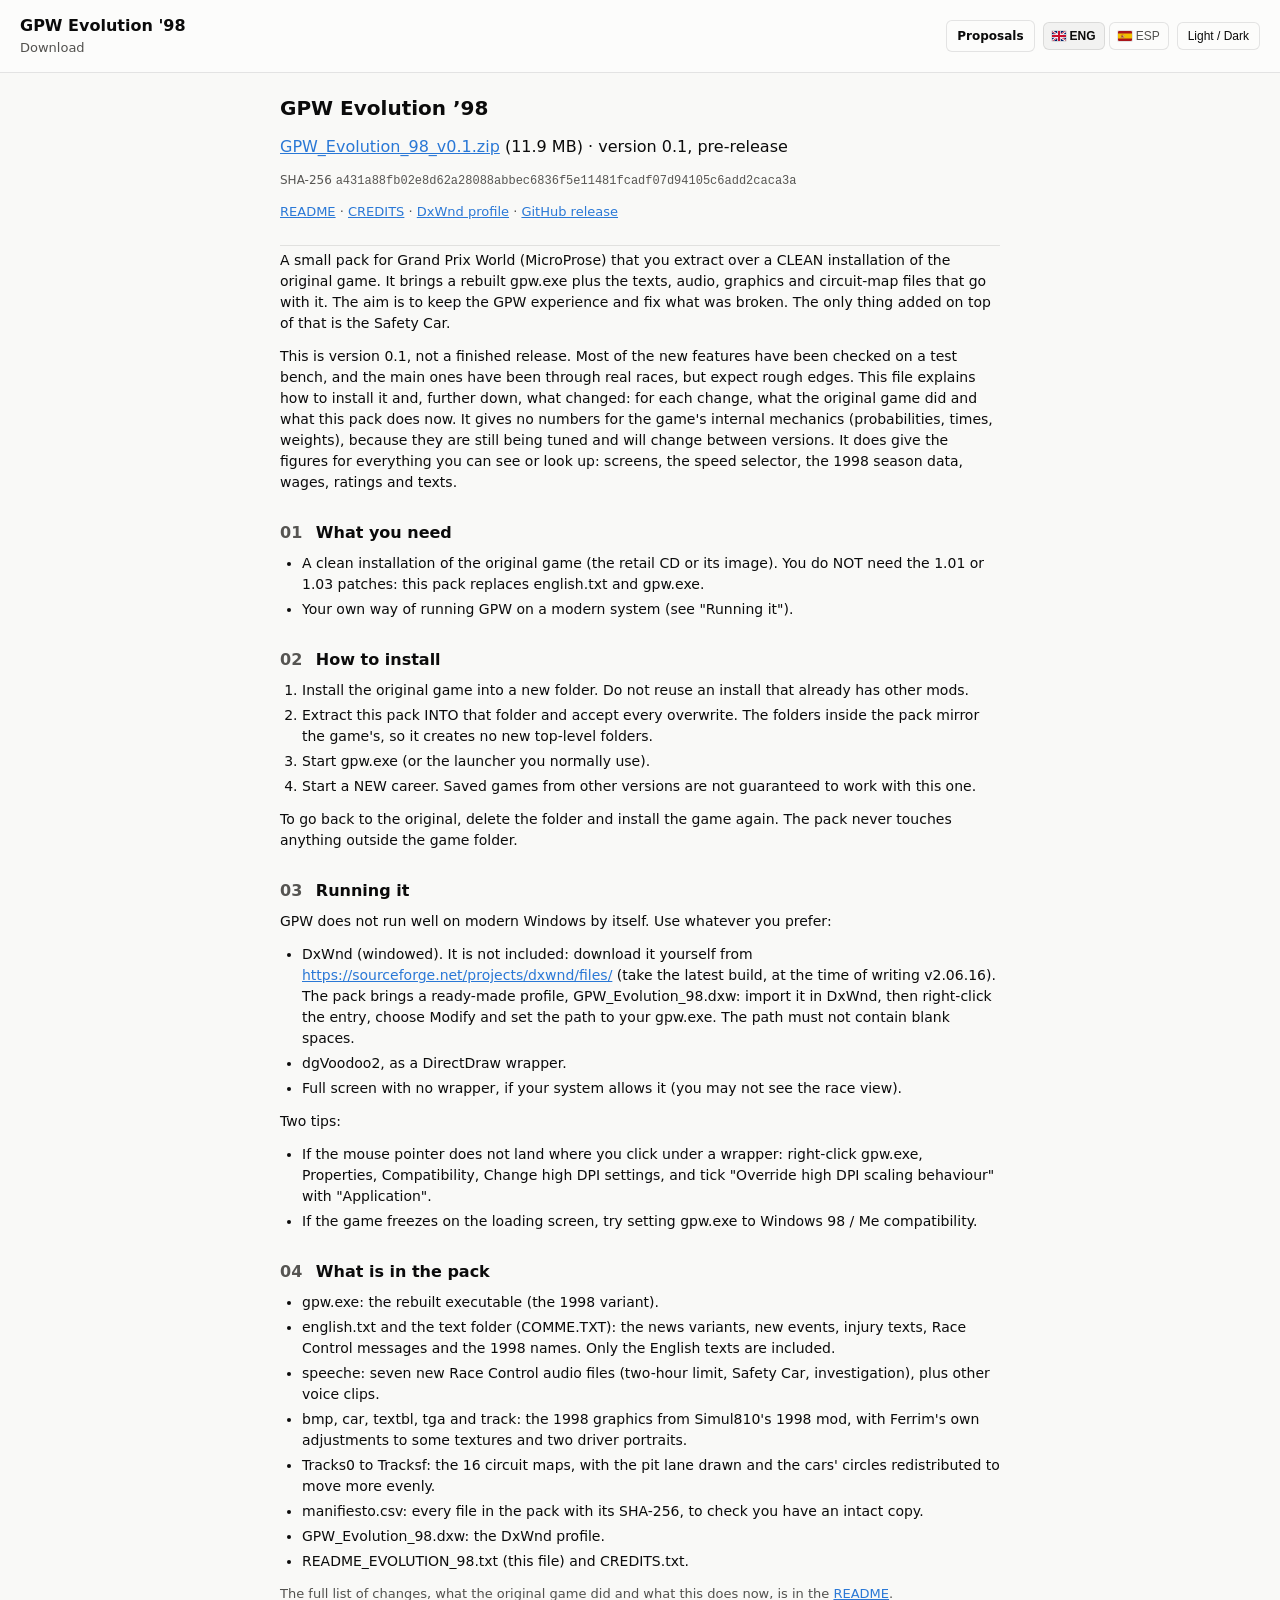
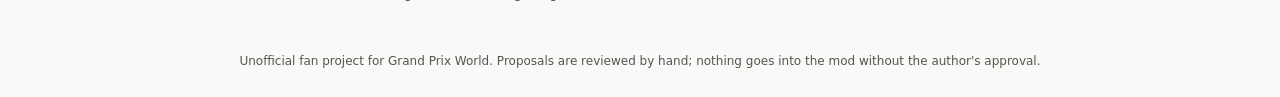
==== commit a2c850a5: "Simplify the download page: link plus the install part of the README" ====
--- a/mod.html
+++ b/mod.html
@@ -25,153 +25,51 @@
 </header>
 
 <main>
-  <aside class="mod-rail">
-    <dl class="ficha">
-      <div><dt><span class="i18n-en">Version</span><span class="i18n-es">Versión</span></dt><dd><span class="i18n-en">0.1 &middot; pre-release</span><span class="i18n-es">0.1 &middot; pre-lanzamiento</span></dd></div>
-      <div><dt><span class="i18n-en">Date</span><span class="i18n-es">Fecha</span></dt><dd><span class="i18n-en">30 Oct 2026</span><span class="i18n-es">30/10/2026</span></dd></div>
-      <div><dt><span class="i18n-en">Size</span><span class="i18n-es">Tamaño</span></dt><dd>11.9 MB</dd></div>
-      <div><dt><span class="i18n-en">Files</span><span class="i18n-es">Ficheros</span></dt><dd>349</dd></div>
-      <div><dt><span class="i18n-en">Needs</span><span class="i18n-es">Requiere</span></dt><dd><span class="i18n-en">the original game</span><span class="i18n-es">el juego original</span></dd></div>
-    </dl>
-    <nav class="indice" aria-label="Contents / Contenido"><ol>
-      <li><a href="#descarga"><span class="i18n-en">Download</span><span class="i18n-es">Descarga</span></a></li>
-      <li><a href="#cambios"><span class="i18n-en">What changes</span><span class="i18n-es">Qué cambia</span></a></li>
-      <li><a href="#instalar"><span class="i18n-en">Install</span><span class="i18n-es">Instalar</span></a></li>
-      <li><a href="#antes"><span class="i18n-en">Before you play</span><span class="i18n-es">Antes de jugar</span></a></li>
-      <li><a href="#creditos"><span class="i18n-en">Credits and contact</span><span class="i18n-es">Créditos y contacto</span></a></li>
-    </ol></nav>
-  </aside>
-  <div class="mod-cuerpo">
-    <header class="mod-titulo">
-      <h1>GPW Evolution &rsquo;98</h1>
-      <p class="entradilla"><span class="i18n-en bloque">A mod for Grand Prix World that adds a Safety Car, makes the AI plan a race with some sense, and sets the game in the 1998 season. It keeps what makes GPW feel like GPW.</span><span class="i18n-es bloque">Un mod para Grand Prix World que añade un Safety Car, hace que la IA planifique la carrera con algo de sentido y sitúa el juego en la temporada 1998. Conserva lo que hace que GPW se sienta como GPW.</span></p>
-      <p class="estado-mod"><span class="marca-estado"><span class="i18n-en">Pre-release</span><span class="i18n-es">Pre-lanzamiento</span></span> <span class="i18n-en">Version 0.1. Most of it has been through real races, but expect rough edges.</span><span class="i18n-es">Versión 0.1. La mayor parte ha pasado por carreras reales, pero habrá aristas.</span></p>
-    </header>
-    <section id="descarga">
-      <h2><span class="num">01</span> <span class="i18n-en">Download</span><span class="i18n-es">Descarga</span></h2>
-      <div class="descarga">
-        <a class="descarga-nombre" href="https://github.com/fermanpre/gpw-evolution-98/releases/download/v0.1/GPW_Evolution_98_v0.1.zip">GPW_Evolution_98_v0.1.zip</a>
-        <span class="descarga-meta">11.9 MB</span>
-        <a class="boton-descarga" href="https://github.com/fermanpre/gpw-evolution-98/releases/download/v0.1/GPW_Evolution_98_v0.1.zip"><span class="i18n-en">Download</span><span class="i18n-es">Descargar</span></a>
-      </div>
-      <p class="huella"><span class="rotulo-huella">SHA-256</span> <code id="huella-valor">a431a88fb02e8d62a28088abbec6836f5e11481fcadf07d94105c6add2caca3a</code>
-        <button type="button" class="copiar" data-copiar="huella-valor" data-ok="copied / copiado"><span class="i18n-en">copy</span><span class="i18n-es">copiar</span></button></p>
-      <ul class="recursos">
-        <li><a href="descargas/README_EVOLUTION_98.txt">README_EVOLUTION_98.txt</a> <span class="i18n-en">every change, what it was and what it is now</span><span class="i18n-es">cada cambio, cómo era y cómo es ahora</span></li>
-        <li><a href="descargas/CREDITS.txt">CREDITS.txt</a> <span class="i18n-en">credits and licences</span><span class="i18n-es">créditos y licencias</span></li>
-        <li><a href="descargas/GPW_Evolution_98.dxw">GPW_Evolution_98.dxw</a> <span class="i18n-en">DxWnd profile (also inside the zip)</span><span class="i18n-es">perfil de DxWnd (también dentro del zip)</span></li>
-        <li><a href="https://github.com/fermanpre/gpw-evolution-98/releases/tag/v0.1"><span class="i18n-en">Release page on GitHub</span><span class="i18n-es">Página de la release en GitHub</span></a></li>
-      </ul>
-    </section>
-
-    <figure class="tablero" aria-labelledby="pie-tablero">
-      <div class="tablero-paneles">
-        <table class="panel-juego" aria-label="Race Order">
-          <caption>Race Order</caption>
-          <thead><tr><th scope="col">Pos</th><th scope="col">Driver</th><th scope="col">Gap</th><th scope="col">Int</th><th scope="col">Ty</th></tr></thead>
-          <tbody><tr><td class="c-pos">1</td><td class="c-piloto">M. Hakkinen</td><td class="c-num">&ndash;</td><td class="c-num">&ndash;</td><td class="c-ty ty-D">D</td></tr><tr><td class="c-pos">2</td><td class="c-piloto">D. Coulthard</td><td class="c-num">+4.812</td><td class="c-num">4.812</td><td class="c-ty ty-D">D</td></tr><tr><td class="c-pos">3</td><td class="c-piloto">M. Schumacher</td><td class="c-num">+11.340</td><td class="c-num">6.528</td><td class="c-ty ty-D">D</td></tr><tr><td class="c-pos">4</td><td class="c-piloto">E. Irvine</td><td class="c-num">+19.077</td><td class="c-num">7.737</td><td class="c-ty ty-D">D</td></tr><tr><td class="c-pos">5</td><td class="c-piloto">J. Villeneuve</td><td class="c-num">+26.351</td><td class="c-num">7.274</td><td class="c-ty ty-I">I</td></tr><tr><td class="c-pos">6</td><td class="c-piloto">H. Frentzen</td><td class="c-num">+31.905</td><td class="c-num">5.554</td><td class="c-ty ty-I">I</td></tr><tr><td class="c-pos">7</td><td class="c-piloto">G. Fisichella</td><td class="c-num">+49.220</td><td class="c-num">17.315</td><td class="c-ty ty-D">D</td></tr><tr><td class="c-pos">8</td><td class="c-piloto">A. Wurz</td><td class="c-num">+1L</td><td class="c-num">9.804</td><td class="c-ty ty-D">D</td></tr></tbody>
-        </table>
-        <table class="panel-juego" aria-label="Pit Stops">
-          <caption>Pit Stops</caption>
-          <thead><tr><th scope="col">Driver</th><th scope="col">Pit 1</th><th scope="col">Pit 2</th><th scope="col">Pit 3</th></tr></thead>
-          <tbody><tr><td class="c-piloto">M. Hakkinen</td><td class="c-num">L22&nbsp;&nbsp;27.6s</td><td class="c-num">L48&nbsp;&nbsp;26.9s</td><td class="c-num">&ndash;</td></tr><tr><td class="c-piloto">D. Coulthard</td><td class="c-num">L21&nbsp;&nbsp;28.1s</td><td class="c-num">L47&nbsp;&nbsp;27.3s</td><td class="c-num">&ndash;</td></tr><tr><td class="c-piloto">M. Schumacher</td><td class="c-num">L18&nbsp;&nbsp;26.4s</td><td class="c-num">L38&nbsp;&nbsp;27.0s</td><td class="c-num">L55&nbsp;&nbsp;26.8s</td></tr><tr><td class="c-piloto">E. Irvine</td><td class="c-num">L23&nbsp;&nbsp;29.5s</td><td class="c-num">&ndash;</td><td class="c-num">&ndash;</td></tr></tbody>
-        </table>
-      </div>
-      <figcaption id="pie-tablero"><span class="i18n-en">Race Order with the new Gap, Int and tyre (Ty) columns, and the Pit Stops panel. Recreated in HTML with example data; not a screenshot.</span><span class="i18n-es">Race Order con las columnas nuevas Gap, Int y neumático (Ty), y el panel Pit Stops. Recreado en HTML con datos de ejemplo; no es una captura.</span></figcaption>
-    </figure>
-    <section id="cambios">
-      <h2><span class="num">02</span> <span class="i18n-en">What changes</span><span class="i18n-es">Qué cambia</span></h2>
-      <p><span class="i18n-en">The short version, area by area. The README lists all 65 changes in the same form: what the original did, and what this does now.</span><span class="i18n-es">La versión corta, por áreas. El README lista los 65 cambios con la misma forma: qué hacía el original y qué hace ahora.</span></p>
-
-    <figure class="mapa">
-      <svg viewBox="0 0 420 230" role="img" aria-labelledby="mapa-t mapa-d">
-        <title id="mapa-t">Safety Car on the circuit map</title>
-        <desc id="mapa-d">A schematic circuit with a pit lane along the bottom straight. Six car circles are bunched behind a larger grey circle marked SC.</desc>
-        <path class="m-pista" d="M60 170 L60 70 Q60 38 92 38 L214 38 Q246 38 252 62 Q258 84 286 88 L336 94 Q372 98 372 130 Q372 170 336 170 Z"/>
-        <path class="m-boxes" d="M96 192 L330 192"/>
-        <path class="m-enlace" d="M72 170 L96 192 M318 192 L336 170"/>
-        <circle class="m-coche" cx="132" cy="38" r="7"/><circle class="m-coche" cx="152" cy="38" r="7"/>
-        <circle class="m-coche" cx="172" cy="38" r="7"/><circle class="m-coche" cx="192" cy="38" r="7"/>
-        <circle class="m-coche" cx="212" cy="38" r="7"/><circle class="m-coche" cx="232" cy="41" r="7"/>
-        <circle class="m-sc" cx="262" cy="70" r="11"/>
-        <text class="m-sc-txt" x="262" y="73.5" text-anchor="middle">SC</text>
-        <text class="m-etiqueta" x="96" y="214">pit lane</text>
-      </svg>
-      <figcaption><span class="i18n-en">While the Safety Car is out the field bunches up behind it. It waits in the pit lane before it comes out. Schematic: not a real circuit.</span><span class="i18n-es">Con el Safety Car en pista, el pelotón se junta detrás. Espera en el carril de boxes antes de salir. Esquema: no es un circuito real.</span></figcaption>
-    </figure>
-      <div class="libro">
-        <article class="cambio">
-          <h3><span class="i18n-en">Safety Car</span><span class="i18n-es">Safety Car</span></h3>
-          <p class="antes"><span class="rotulo"><span class="i18n-en">Was</span><span class="i18n-es">Antes</span></span> <span class="i18n-en">It did not exist. A car stopped on the track changed nothing for the rest of the field.</span><span class="i18n-es">No existía. Un coche parado en pista no cambiaba nada para el resto.</span></p>
-          <p class="ahora"><span class="rotulo"><span class="i18n-en">Now</span><span class="i18n-es">Ahora</span></span> <span class="i18n-en">A ghost car leads the field, everyone bunches up behind it, and nobody overtakes. The AI reacts: it pits, saves fuel, changes worn tyres, or stays out.</span><span class="i18n-es">Un coche fantasma lidera al pelotón, todos se juntan detrás y nadie adelanta. La IA reacciona: entra a boxes, ahorra combustible, cambia neumáticos gastados o se queda fuera.</span></p>
-        </article>
-        <article class="cambio">
-          <h3><span class="i18n-en">The AI&#x27;s race</span><span class="i18n-es">La carrera de la IA</span></h3>
-          <p class="antes"><span class="rotulo"><span class="i18n-en">Was</span><span class="i18n-es">Antes</span></span> <span class="i18n-en">Pit plans were drawn at random: some stints were absurdly short, and every car left the grid with the same fuel.</span><span class="i18n-es">Los planes de parada eran aleatorios: había tandas absurdamente cortas y todos los coches salían con el mismo combustible.</span></p>
-          <p class="ahora"><span class="rotulo"><span class="i18n-en">Now</span><span class="i18n-es">Ahora</span></span> <span class="i18n-en">Plans depend on the tyre, fuel is loaded for the stint ahead, no stint is shorter than a fixed share of the race, and a change in the weather makes the AI think instead of panic.</span><span class="i18n-es">Los planes dependen del neumático, el combustible se carga para la tanda siguiente, ninguna tanda baja de una parte fija de la carrera y un cambio de tiempo hace pensar a la IA en lugar de entrar en pánico.</span></p>
-        </article>
-        <article class="cambio">
-          <h3><span class="i18n-en">The pit lane</span><span class="i18n-es">El carril de boxes</span></h3>
-          <p class="antes"><span class="rotulo"><span class="i18n-en">Was</span><span class="i18n-es">Antes</span></span> <span class="i18n-en">Cars could leave in the wrong order, and they were not visible on the map while they were in there.</span><span class="i18n-es">Los coches podían salir en el orden equivocado y no se veían en el mapa mientras estaban dentro.</span></p>
-          <p class="ahora"><span class="rotulo"><span class="i18n-en">Now</span><span class="i18n-es">Ahora</span></span> <span class="i18n-en">The order is respected, the lane is drawn on all 16 circuit maps and the cars move along it.</span><span class="i18n-es">Se respeta el orden, el carril está dibujado en los 16 mapas de circuito y los coches avanzan por él.</span></p>
-        </article>
-        <article class="cambio">
-          <h3><span class="i18n-en">Screens</span><span class="i18n-es">Pantallas</span></h3>
-          <p class="antes"><span class="rotulo"><span class="i18n-en">Was</span><span class="i18n-es">Antes</span></span> <span class="i18n-en">A race order without gaps, a Pit Stops panel with only the number of stops, and a speed selector from 50% to 150%.</span><span class="i18n-es">Un orden de carrera sin diferencias, un panel Pit Stops con solo el número de paradas y un selector de velocidad de 50 % a 150 %.</span></p>
-          <p class="ahora"><span class="rotulo"><span class="i18n-en">Now</span><span class="i18n-es">Ahora</span></span> <span class="i18n-en">Race Order shows Gap, Int and the tyre of every car. Pit Stops lists the lap and duration of each stop. The speed selector goes from 100% to 600%.</span><span class="i18n-es">Race Order muestra Gap, Int y el neumático de cada coche. Pit Stops enseña la vuelta y la duración de cada parada. El selector de velocidad va de 100 % a 600 %.</span></p>
-        </article>
-        <article class="cambio">
-          <h3><span class="i18n-en">The paddock</span><span class="i18n-es">El paddock</span></h3>
-          <p class="antes"><span class="rotulo"><span class="i18n-en">Was</span><span class="i18n-es">Antes</span></span> <span class="i18n-en">Every contract expired on the same day, and nobody lost a seat during the season.</span><span class="i18n-es">Todos los contratos vencían el mismo día y nadie perdía el puesto durante la temporada.</span></p>
-          <p class="ahora"><span class="rotulo"><span class="i18n-en">Now</span><span class="i18n-es">Ahora</span></span> <span class="i18n-en">Contracts are staggered, free drivers lower their demands as the season runs out, and a driver who is not delivering can lose the seat to a better one.</span><span class="i18n-es">Los contratos se escalonan, los pilotos libres rebajan sus exigencias al acabar la temporada y quien no rinde puede perder el asiento ante otro mejor.</span></p>
-        </article>
-        <article class="cambio">
-          <h3><span class="i18n-en">1998</span><span class="i18n-es">1998</span></h3>
-          <p class="antes"><span class="rotulo"><span class="i18n-en">Was</span><span class="i18n-es">Antes</span></span> <span class="i18n-en">A generic season.</span><span class="i18n-es">Una temporada genérica.</span></p>
-          <p class="ahora"><span class="rotulo"><span class="i18n-en">Now</span><span class="i18n-es">Ahora</span></span> <span class="i18n-en">1998 drivers, teams, sponsors, engines, chiefs and test drivers, 16 circuits with adjusted data, and the names in the game text to match.</span><span class="i18n-es">Pilotos, equipos, patrocinadores, motores, jefes y probadores de 1998, 16 circuitos con datos ajustados y los nombres del texto del juego en consonancia.</span></p>
-        </article>
-        <article class="cambio">
-          <h3><span class="i18n-en">News and audio</span><span class="i18n-es">Noticias y audio</span></h3>
-          <p class="antes"><span class="rotulo"><span class="i18n-en">Was</span><span class="i18n-es">Antes</span></span> <span class="i18n-en">One wording per event.</span><span class="i18n-es">Una sola redacción por evento.</span></p>
-          <p class="ahora"><span class="rotulo"><span class="i18n-en">Now</span><span class="i18n-es">Ahora</span></span> <span class="i18n-en">Many events have several wordings, with their headlines, and the new ones (Safety Car, penalties, the two-hour limit, strategy) have their own. New Race Control audio.</span><span class="i18n-es">Muchos eventos tienen varias redacciones con sus titulares, y los nuevos (Safety Car, sanciones, el límite de dos horas, estrategia) tienen los suyos. Audio nuevo de Dirección de Carrera.</span></p>
-        </article>
-      </div>
-    </section>
-    <section id="instalar">
-      <h2><span class="num">03</span> <span class="i18n-en">Install</span><span class="i18n-es">Instalar</span></h2>
-      <ol class="pasos">
-        <li><span class="i18n-en">Install the original game into a new folder. Do not reuse an install that already has other mods. You do not need the 1.01 or 1.03 patches.</span><span class="i18n-es">Instala el juego original en una carpeta nueva. No reutilices una instalación que ya tenga otros mods. No hacen falta los parches 1.01 ni 1.03.</span></li>
-        <li><span class="i18n-en">Extract the zip into that folder and accept every overwrite.</span><span class="i18n-es">Extrae el zip en esa carpeta y acepta todas las sobrescrituras.</span></li>
-        <li><span class="i18n-en">Start gpw.exe, or the launcher you normally use.</span><span class="i18n-es">Arranca gpw.exe, o el lanzador que uses normalmente.</span></li>
-        <li><span class="i18n-en">Start a new career. Saved games from other versions are not guaranteed to work.</span><span class="i18n-es">Empieza una carrera nueva. No se garantiza que valgan las partidas guardadas de otras versiones.</span></li>
-      </ol>
-      <p><span class="i18n-en">GPW does not run well on modern Windows by itself. I use <a href="https://sourceforge.net/projects/dxwnd/files/">DxWnd</a> in windowed mode: download it yourself (the latest build there, at the time of writing v2.06.16) and import the profile <a href="descargas/GPW_Evolution_98.dxw">GPW_Evolution_98.dxw</a>, then right-click the entry, choose Modify and set the path to your gpw.exe. The path must not contain blank spaces. dgVoodoo2 also works as a DirectDraw wrapper.</span><span class="i18n-es">GPW no funciona bien por sí solo en Windows modernos. Yo uso <a href="https://sourceforge.net/projects/dxwnd/files/">DxWnd</a> en ventana: descárgalo tú (la última compilación de esa página, en el momento de escribir esto la v2.06.16) e importa el perfil <a href="descargas/GPW_Evolution_98.dxw">GPW_Evolution_98.dxw</a>; luego clic derecho en la entrada, Modificar y pon la ruta de tu gpw.exe. La ruta no puede llevar espacios. dgVoodoo2 también sirve como envoltorio de DirectDraw.</span></p>
-      <p><span class="i18n-en">To go back to the original, delete the folder and install the game again. The pack never touches anything outside the game folder.</span><span class="i18n-es">Para volver al original, borra la carpeta e instala el juego de nuevo. El paquete no toca nada fuera de la carpeta del juego.</span></p>
-    </section>
-    <section id="antes">
-      <h2><span class="num">04</span> <span class="i18n-en">Before you play</span><span class="i18n-es">Antes de jugar</span></h2>
-      <ul class="avisos">
-        <li><span class="i18n-en">This is a pre-release. The Safety Car, the AI under it and the pit lane have been through several real races. The market changes, the new qualifying runs and the penalty process have been checked on a test bench, but not in many races.</span><span class="i18n-es">Es un pre-lanzamiento. El Safety Car, la IA bajo él y el carril de boxes han pasado por varias carreras reales. Los cambios del mercado, las nuevas tandas de clasificación y el proceso de sanciones se han comprobado en banco de pruebas, pero en pocas carreras.</span></li>
-        <li><span class="i18n-en">Only the English texts are included. French and German are not up to date, so those languages keep the original game&#x27;s texts.</span><span class="i18n-es">Solo van los textos en inglés. El francés y el alemán no están al día, así que esos idiomas conservan los textos del juego original.</span></li>
-        <li><span class="i18n-en">The new audio was generated with a text-to-speech model licensed for non-commercial use only. Do not sell the pack or use it in anything commercial.</span><span class="i18n-es">El audio nuevo se generó con un modelo de voz de uso solo no comercial. No vendas el paquete ni lo uses en nada comercial.</span></li>
-        <li><span class="i18n-en">The sound code leaks Windows event handles in very long sessions. Saving and restarting the game clears it.</span><span class="i18n-es">El código de sonido pierde manejadores de eventos de Windows en sesiones muy largas. Guardar y reiniciar el juego lo limpia.</span></li>
-        <li><span class="i18n-en">The internal values (probabilities, times, weights) will change between versions. Do not rely on numbers copied from an older one.</span><span class="i18n-es">Los valores internos (probabilidades, tiempos, pesos) cambiarán entre versiones. No te fíes de cifras copiadas de una anterior.</span></li>
-      </ul>
-    </section>
-    <section id="creditos">
-      <h2><span class="num">05</span> <span class="i18n-en">Credits and contact</span><span class="i18n-es">Créditos y contacto</span></h2>
-      <p><span class="i18n-en">Unofficial fan modification of Grand Prix World, developed by Edward Grabowski Communications Limited for MicroProse. The 1998 graphics come from Simul810&rsquo;s 1998 mod, used with permission. The executable builds on Veedub&rsquo;s 1.03 patch and on my own unreleased base, edited with GPWEdit. Full credits and licences in <a href="descargas/CREDITS.txt">CREDITS.txt</a>.</span><span class="i18n-es">Modificación no oficial de Grand Prix World, desarrollado por Edward Grabowski Communications Limited para MicroProse. Los gráficos de 1998 vienen del mod 1998 de Simul810, usados con permiso. El ejecutable se apoya en el parche 1.03 de Veedub y en mi propia base sin publicar, editada con GPWEdit. Créditos y licencias completos en <a href="descargas/CREDITS.txt">CREDITS.txt</a>.</span></p>
-      <p><span class="i18n-en">Bugs, ideas and missing credits are welcome.</span><span class="i18n-es">Los fallos, las ideas y los créditos que falten son bienvenidos.</span></p>
-      <dl class="contacto">
-        <div><dt>Email</dt><dd><a href="mailto:fmanpre@gmail.com">fmanpre@gmail.com</a></dd></div>
-        <div><dt>GitHub</dt><dd><a href="https://github.com/fermanpre">github.com/fermanpre</a></dd></div>
-        <div><dt>Forum</dt><dd><a href="https://gpmplanet.proboards.com/thread/239/bugs-grand-prix-world-dislike">GPM Planet, bugs thread</a></dd></div>
-        <div><dt>Discord</dt><dd><a href="https://discord.gg/qz7SYyx">GPM Planet Discord</a></dd></div>
-        <div><dt>LinkedIn</dt><dd><a href="https://www.linkedin.com/in/fernandomanzanarespreciado/">Fernando Manzanares Preciado</a></dd></div>
-        <div><dt>Proposals</dt><dd><a href="index.html">GPW Evolution &rsquo;98 proposals</a></dd></div>
-      </dl>
-    </section>
+  <h1>GPW Evolution &rsquo;98</h1>
+  <p class="descarga-simple"><a href="https://github.com/fermanpre/gpw-evolution-98/releases/download/v0.1/GPW_Evolution_98_v0.1.zip">GPW_Evolution_98_v0.1.zip</a> (11.9 MB) &middot; <span class="i18n-en">version 0.1, pre-release</span><span class="i18n-es">versión 0.1, pre-lanzamiento</span></p>
+  <p class="huella-simple">SHA-256 <code>a431a88fb02e8d62a28088abbec6836f5e11481fcadf07d94105c6add2caca3a</code></p>
+  <p class="recursos-simple"><a href="descargas/README_EVOLUTION_98.txt">README</a> &middot; <a href="descargas/CREDITS.txt">CREDITS</a> &middot; <a href="descargas/GPW_Evolution_98.dxw">DxWnd profile</a> &middot; <a href="https://github.com/fermanpre/gpw-evolution-98/releases/tag/v0.1">GitHub release</a></p>
+  <div class="readme-simple">
+<p>A small pack for Grand Prix World (MicroProse) that you extract over a CLEAN installation of the original game. It brings a rebuilt gpw.exe plus the texts, audio, graphics and circuit-map files that go with it. The aim is to keep the GPW experience and fix what was broken. The only thing added on top of that is the Safety Car.</p>
+<p>This is version 0.1, not a finished release. Most of the new features have been checked on a test bench, and the main ones have been through real races, but expect rough edges. This file explains how to install it and, further down, what changed: for each change, what the original game did and what this pack does now. It gives no numbers for the game&#x27;s internal mechanics (probabilities, times, weights), because they are still being tuned and will change between versions. It does give the figures for everything you can see or look up: screens, the speed selector, the 1998 season data, wages, ratings and texts.</p>
+<h2><span class="num">01</span> What you need</h2>
+<ul>
+<li>A clean installation of the original game (the retail CD or its image). You do NOT need the 1.01 or 1.03 patches: this pack replaces english.txt and gpw.exe.</li>
+<li>Your own way of running GPW on a modern system (see &quot;Running it&quot;).</li>
+</ul>
+<h2><span class="num">02</span> How to install</h2>
+<ol>
+<li>Install the original game into a new folder. Do not reuse an install that already has other mods.</li>
+<li>Extract this pack INTO that folder and accept every overwrite. The folders inside the pack mirror the game&#x27;s, so it creates no new top-level folders.</li>
+<li>Start gpw.exe (or the launcher you normally use).</li>
+<li>Start a NEW career. Saved games from other versions are not guaranteed to work with this one.</li>
+</ol>
+<p>To go back to the original, delete the folder and install the game again. The pack never touches anything outside the game folder.</p>
+<h2><span class="num">03</span> Running it</h2>
+<p>GPW does not run well on modern Windows by itself. Use whatever you prefer:</p>
+<ul>
+<li>DxWnd (windowed). It is not included: download it yourself from <a href="https://sourceforge.net/projects/dxwnd/files/">https://sourceforge.net/projects/dxwnd/files/</a> (take the latest build, at the time of writing v2.06.16). The pack brings a ready-made profile, GPW_Evolution_98.dxw: import it in DxWnd, then right-click the entry, choose Modify and set the path to your gpw.exe. The path must not contain blank spaces.</li>
+<li>dgVoodoo2, as a DirectDraw wrapper.</li>
+<li>Full screen with no wrapper, if your system allows it (you may not see the race view).</li>
+</ul>
+<p>Two tips:</p>
+<ul>
+<li>If the mouse pointer does not land where you click under a wrapper: right-click gpw.exe, Properties, Compatibility, Change high DPI settings, and tick &quot;Override high DPI scaling behaviour&quot; with &quot;Application&quot;.</li>
+<li>If the game freezes on the loading screen, try setting gpw.exe to Windows 98 / Me compatibility.</li>
+</ul>
+<h2><span class="num">04</span> What is in the pack</h2>
+<ul>
+<li>gpw.exe: the rebuilt executable (the 1998 variant).</li>
+<li>english.txt and the text folder (COMME.TXT): the news variants, new events, injury texts, Race Control messages and the 1998 names. Only the English texts are included.</li>
+<li>speeche: seven new Race Control audio files (two-hour limit, Safety Car, investigation), plus other voice clips.</li>
+<li>bmp, car, textbl, tga and track: the 1998 graphics from Simul810&#x27;s 1998 mod, with Ferrim&#x27;s own adjustments to some textures and two driver portraits.</li>
+<li>Tracks0 to Tracksf: the 16 circuit maps, with the pit lane drawn and the cars&#x27; circles redistributed to move more evenly.</li>
+<li>manifiesto.csv: every file in the pack with its SHA-256, to check you have an intact copy.</li>
+<li>GPW_Evolution_98.dxw: the DxWnd profile.</li>
+<li>README_EVOLUTION_98.txt (this file) and CREDITS.txt.</li>
+</ul>
   </div>
+  <p class="recursos-simple">The full list of changes, what the original game did and what this does now, is in the <a href="descargas/README_EVOLUTION_98.txt">README</a>.</p>
 
 </main>
 
--- a/assets/style.css
+++ b/assets/style.css
@@ -171,125 +171,18 @@
   .boton-tema, .boton-accion, .opcion-idioma { min-height: 40px; }
 }
 
-/* ===== Página de descarga (mod.html) =====
-   Hoja de tiempos, no landing: raíl de datos a la izquierda, texto a la derecha, sin tarjetas ni degradados. */
-:root {
-  --serif: Georgia, "Iowan Old Style", Charter, "Times New Roman", serif;
-  --mono: ui-monospace, "Cascadia Mono", Consolas, "Liberation Mono", monospace;
-  --acento: #8f5200;
-  --acento-fondo: rgba(143,82,0,0.10);
-  --regla: rgba(11,11,11,0.78);
-}
-@media (prefers-color-scheme: dark) {
-  :root:not([data-theme="light"]) { --acento: #f0b04a; --acento-fondo: rgba(240,176,74,0.14); --regla: rgba(255,255,255,0.7); }
-}
-:root[data-theme="dark"] { --acento: #f0b04a; --acento-fondo: rgba(240,176,74,0.14); --regla: rgba(255,255,255,0.7); }
-
-.enlace-nav { color: var(--text-secondary); font-size: 13px; padding: 6px 6px; text-decoration: none; border-bottom: 1px solid transparent; }
-.enlace-nav:hover { color: var(--text-primary); border-bottom-color: var(--text-secondary); }
-
-.pagina-mod main {
-  max-width: 1120px; padding: 40px 24px 56px;
-  display: grid; grid-template-columns: 220px minmax(0, 1fr); column-gap: 64px; align-items: start;
-}
-.pagina-mod a:focus-visible, .pagina-mod button:focus-visible { outline: 2px solid var(--acento); outline-offset: 2px; }
-
-/* Raíl */
-.mod-rail { position: sticky; top: 24px; font-family: var(--mono); font-size: 12px; line-height: 1.5; }
-.ficha { margin: 0 0 28px; border-top: 2px solid var(--regla); }
-.ficha > div { display: flex; justify-content: space-between; gap: 12px; padding: 7px 0; border-bottom: 1px solid var(--border); }
-.ficha dt { color: var(--text-muted); }
-.ficha dd { margin: 0; text-align: right; font-variant-numeric: tabular-nums; }
-.indice ol { list-style: none; margin: 0; padding: 0; counter-reset: sec; }
-.indice li { counter-increment: sec; padding: 4px 0; }
-.indice li::before { content: counter(sec, decimal-leading-zero); color: var(--text-muted); margin-right: 10px; }
-.indice a { color: var(--text-secondary); text-decoration: none; }
-.indice a:hover { color: var(--text-primary); text-decoration: underline; }
-
-/* Cuerpo */
-.mod-cuerpo { min-width: 0; max-width: 720px; font-size: 16px; line-height: 1.62; }
-.mod-cuerpo p { margin: 0 0 14px; }
-.mod-titulo { margin-bottom: 40px; }
-.mod-titulo h1 { font-family: var(--serif); font-weight: 700; font-size: 52px; line-height: 1.02; letter-spacing: -0.015em; margin: 0 0 18px; }
-.entradilla { font-family: var(--serif); font-size: 21px; line-height: 1.45; color: var(--text-secondary); margin: 0 0 18px; max-width: 34em; }
-.estado-mod { font-size: 14px; color: var(--text-secondary); margin: 0; }
-.marca-estado { font-family: var(--mono); font-size: 12px; text-transform: uppercase; letter-spacing: 0.08em; color: var(--acento); background: var(--acento-fondo); padding: 2px 8px; margin-right: 8px; }
-.mod-cuerpo section { border-top: 2px solid var(--regla); padding-top: 14px; margin-top: 52px; }
-.mod-cuerpo h2 { font-family: var(--serif); font-size: 26px; line-height: 1.2; margin: 0 0 18px; font-weight: 700; }
-.mod-cuerpo h2 .num { font-family: var(--mono); font-size: 13px; font-weight: 400; color: var(--text-muted); margin-right: 12px; vertical-align: 3px; }
-.mod-cuerpo a { text-underline-offset: 3px; }
-
-/* Descarga: una línea de listado de ficheros */
-.descarga { display: flex; align-items: baseline; flex-wrap: wrap; gap: 6px 18px; padding: 14px 0; border-top: 1px solid var(--border); border-bottom: 1px solid var(--border); font-family: var(--mono); }
-.descarga-nombre { font-size: 17px; color: var(--text-primary); font-weight: 700; }
-.descarga-meta { color: var(--text-muted); font-size: 13px; margin-right: auto; }
-.boton-descarga { font-family: var(--mono); font-size: 13px; font-weight: 700; text-decoration: none; text-transform: uppercase; letter-spacing: 0.06em; color: var(--page-plane); background: var(--text-primary); padding: 8px 16px; border-radius: 0; }
-.boton-descarga:hover { background: var(--acento); }
-.huella { font-size: 12px; color: var(--text-muted); margin: 10px 0 18px; word-break: break-all; }
-.huella code { font-family: var(--mono); color: var(--text-secondary); }
-.rotulo-huella { font-family: var(--mono); margin-right: 6px; }
-.copiar { font-family: var(--mono); font-size: 11px; background: none; color: var(--text-secondary); border: 1px solid var(--border); border-radius: 0; padding: 1px 8px; margin-left: 8px; cursor: pointer; }
-.copiar:hover { border-color: var(--text-secondary); color: var(--text-primary); }
-.recursos { list-style: none; padding: 0; margin: 0; font-size: 14px; }
-.recursos li { padding: 3px 0; color: var(--text-secondary); }
-.recursos a { font-family: var(--mono); font-size: 13px; margin-right: 8px; }
-
-/* Réplicas de paneles del juego (siempre oscuras, como el juego) */
-.tablero, .mapa { margin: 40px 0 0; }
-.tablero-paneles { display: grid; grid-template-columns: minmax(0, 1fr) minmax(0, 1.15fr); gap: 16px; }
-.panel-juego { width: 100%; border-collapse: collapse; background: #12161c; color: #d8dde4; font-family: var(--mono); font-size: 12px; font-variant-numeric: tabular-nums; border: 1px solid #2a313b; align-self: start; }
-.panel-juego caption { caption-side: top; text-align: left; background: #1e2631; color: #f3f5f7; padding: 5px 9px; font-weight: 700; letter-spacing: 0.04em; border: 1px solid #2a313b; border-bottom: none; }
-.panel-juego th { text-align: left; font-weight: 400; color: #8b95a3; padding: 4px 9px; border-bottom: 1px solid #2a313b; }
-.panel-juego td { padding: 3px 9px; white-space: nowrap; }
-.panel-juego tbody tr:nth-child(even) { background: #161b22; }
-.panel-juego .c-num { text-align: right; }
-.panel-juego .c-ty { font-weight: 700; text-align: center; }
-.ty-I { color: #4fd06a; }
-.ty-W { color: #ff6b6b; }
-.tablero figcaption, .mapa figcaption { font-size: 12px; color: var(--text-muted); margin-top: 8px; line-height: 1.45; max-width: 60ch; }
-.mapa svg { width: 100%; max-width: 560px; height: auto; display: block; background: #12161c; border: 1px solid #2a313b; }
-.m-pista { fill: none; stroke: #5b6573; stroke-width: 9; stroke-linejoin: round; }
-.m-boxes { fill: none; stroke: #5b6573; stroke-width: 5; }
-.m-enlace { fill: none; stroke: #5b6573; stroke-width: 3; }
-.m-coche { fill: #e6c34a; stroke: #12161c; stroke-width: 1.5; }
-.m-sc { fill: #aeb6c1; stroke: #12161c; stroke-width: 1.5; }
-.m-sc-txt { font-family: var(--mono); font-size: 9px; font-weight: 700; fill: #12161c; }
-.m-etiqueta { font-family: var(--mono); font-size: 10px; fill: #8b95a3; }
-
-/* Libro antes / ahora */
-.libro { margin-top: 28px; border-top: 1px solid var(--border); }
-.cambio { display: grid; grid-template-columns: 150px minmax(0, 1fr); column-gap: 24px; padding: 16px 0; border-bottom: 1px solid var(--border); }
-.cambio h3 { font-family: var(--serif); font-size: 17px; line-height: 1.3; margin: 0; grid-row: 1 / span 2; }
-.cambio p { grid-column: 2; margin: 0 0 6px; font-size: 15px; line-height: 1.55; }
-.cambio .antes { color: var(--text-muted); }
-.cambio .ahora { color: var(--text-primary); }
-.cambio .rotulo { display: inline-block; min-width: 3.2em; font-family: var(--mono); font-size: 11px; text-transform: uppercase; letter-spacing: 0.06em; color: var(--text-muted); }
-.cambio .ahora .rotulo { color: var(--acento); }
-
-/* Pasos y avisos */
-.pasos { list-style: none; margin: 0 0 20px; padding: 0; counter-reset: paso; }
-.pasos li { counter-increment: paso; display: grid; grid-template-columns: 2.4em minmax(0, 1fr); padding: 8px 0; border-bottom: 1px solid var(--border); }
-.pasos li::before { content: counter(paso); font-family: var(--mono); font-size: 14px; color: var(--acento); font-weight: 700; padding-top: 2px; }
-.avisos { margin: 0; padding-left: 1.1em; }
-.avisos li { margin: 0 0 10px; padding-left: 4px; }
-.avisos li::marker { color: var(--acento); }
-.contacto { margin: 16px 0 0; border-top: 1px solid var(--border); font-size: 14px; }
-.contacto > div { display: grid; grid-template-columns: 110px minmax(0, 1fr); padding: 6px 0; border-bottom: 1px solid var(--border); }
-.contacto dt { font-family: var(--mono); font-size: 12px; color: var(--text-muted); padding-top: 2px; }
-.contacto dd { margin: 0; word-break: break-word; }
-
-@media (max-width: 860px) {
-  .pagina-mod main { grid-template-columns: minmax(0, 1fr); padding: 24px 16px 40px; }
-  .mod-rail { position: static; margin-bottom: 32px; }
-  .indice { display: none; }
-  .mod-titulo h1 { font-size: 38px; }
-  .entradilla { font-size: 19px; }
-  .tablero-paneles { grid-template-columns: minmax(0, 1fr); }
-  .panel-juego { display: block; overflow-x: auto; }
-  .cambio { grid-template-columns: minmax(0, 1fr); row-gap: 6px; }
-  .cambio h3 { grid-row: auto; }
-  .cambio p { grid-column: 1; }
-}
-@media (prefers-reduced-motion: no-preference) {
-  html { scroll-behavior: smooth; }
-}
+/* Enlace «Descarga» de la cabecera y página de descarga (mod.html): texto sencillo */
+.enlace-nav { color: var(--text-secondary); font-size: 13px; padding: 6px 6px; text-decoration: none; }
+.enlace-nav:hover { color: var(--text-primary); text-decoration: underline; }
+.pagina-mod main { max-width: 760px; }
+.pagina-mod h1 { margin-bottom: 12px; }
+.pagina-mod h2 { font-size: 16px; margin: 28px 0 8px; }
+.pagina-mod h2 .num { color: var(--text-muted); font-variant-numeric: tabular-nums; margin-right: 8px; }
+.pagina-mod p { margin: 0 0 12px; }
+.pagina-mod ul, .pagina-mod ol { margin: 0 0 12px; padding-left: 22px; }
+.pagina-mod li { margin: 4px 0; }
+.descarga-simple { font-size: 16px; margin-bottom: 4px; }
+.huella-simple { color: var(--text-muted); font-size: 12px; margin-bottom: 4px; word-break: break-all; }
+.huella-simple code { font-family: ui-monospace, Consolas, monospace; }
+.recursos-simple { color: var(--text-secondary); font-size: 13px; }
+.readme-simple { margin-top: 24px; padding-top: 4px; border-top: 1px solid var(--border); }
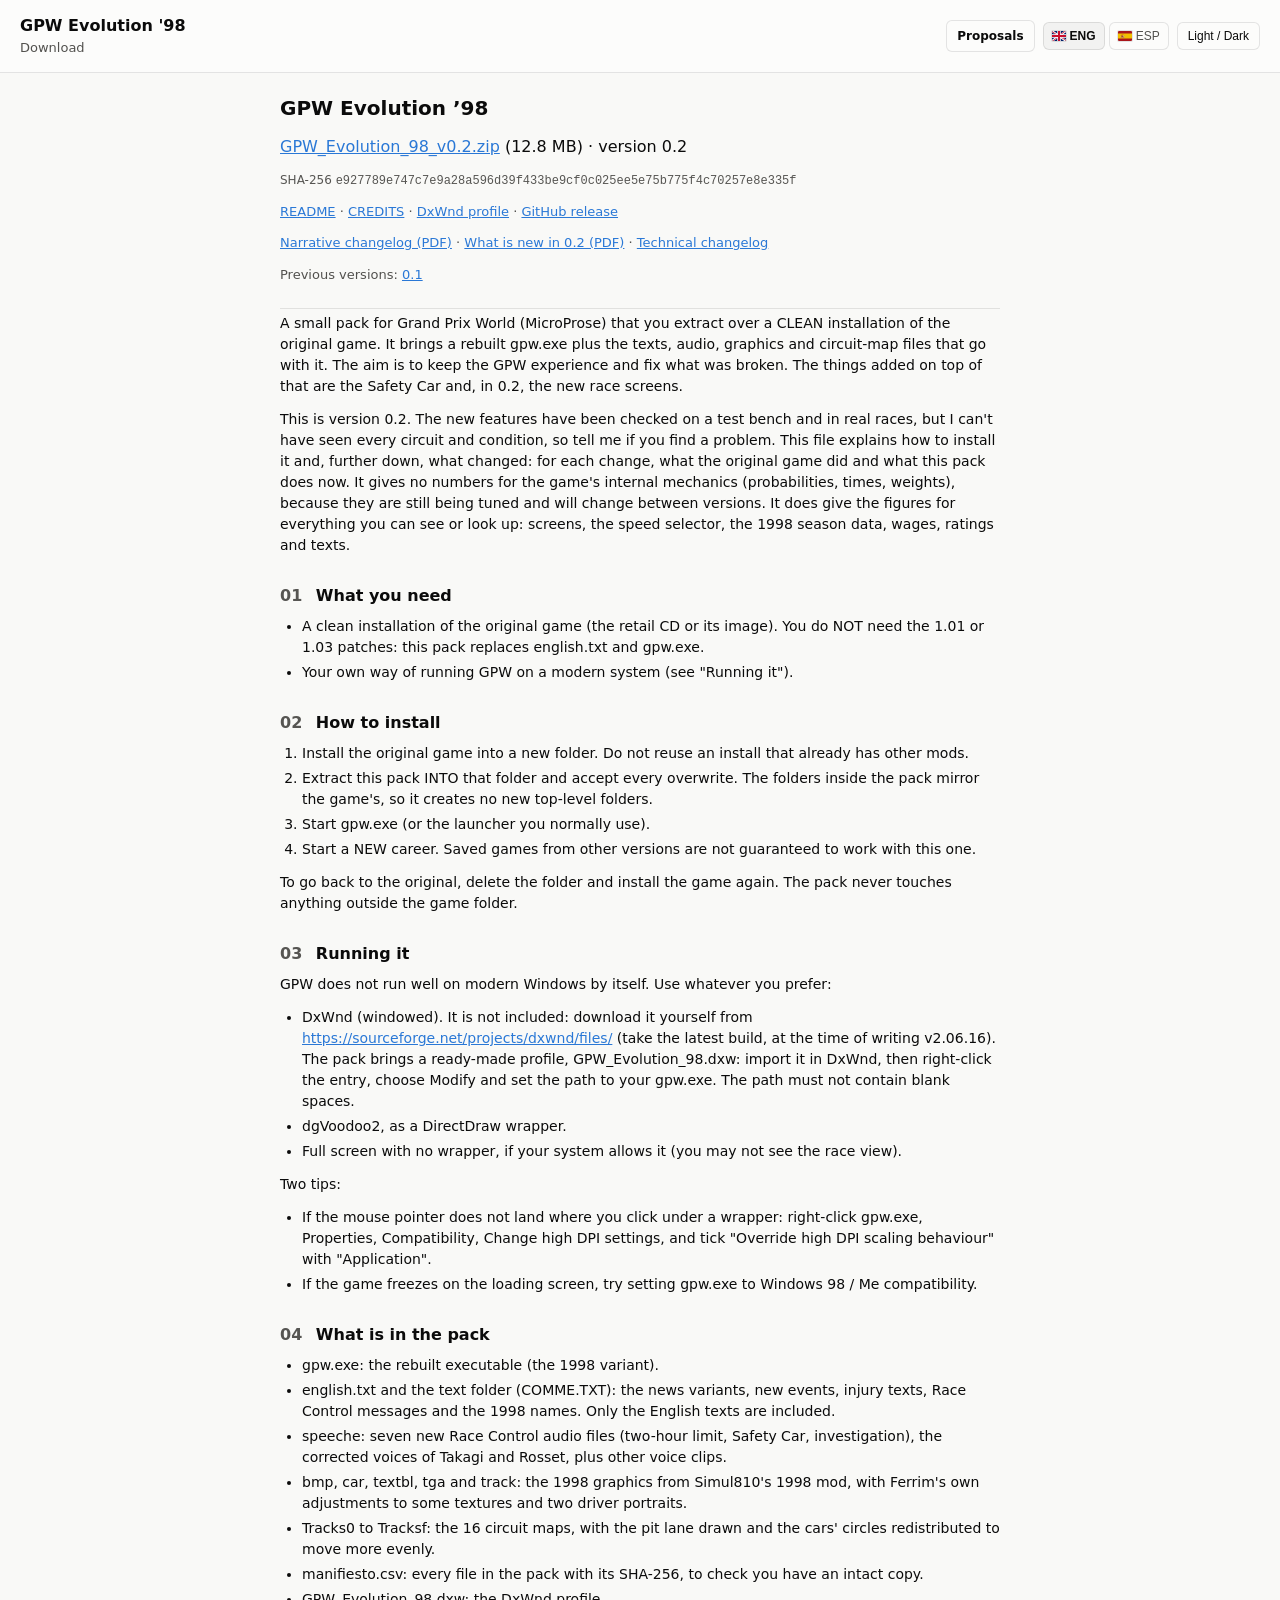
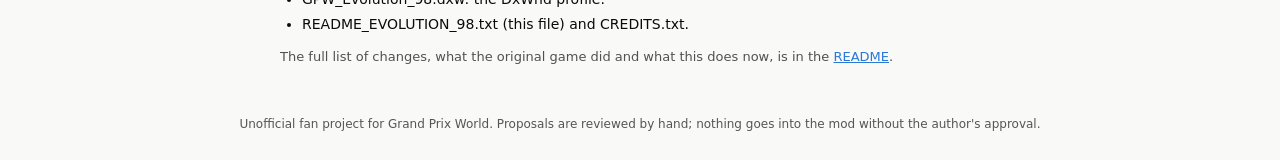
==== commit d18174a0: "Version 0.2: download page, README, narrative changelog and proposal statuses The download page now " ====
--- a/mod.html
+++ b/mod.html
@@ -26,12 +26,14 @@
 
 <main>
   <h1>GPW Evolution &rsquo;98</h1>
-  <p class="descarga-simple"><a href="https://github.com/fermanpre/gpw-evolution-98/releases/download/v0.1/GPW_Evolution_98_v0.1.zip">GPW_Evolution_98_v0.1.zip</a> (11.9 MB) &middot; <span class="i18n-en">version 0.1, pre-release</span><span class="i18n-es">versión 0.1, pre-lanzamiento</span></p>
-  <p class="huella-simple">SHA-256 <code>a431a88fb02e8d62a28088abbec6836f5e11481fcadf07d94105c6add2caca3a</code></p>
-  <p class="recursos-simple"><a href="descargas/README_EVOLUTION_98.txt">README</a> &middot; <a href="descargas/CREDITS.txt">CREDITS</a> &middot; <a href="descargas/GPW_Evolution_98.dxw">DxWnd profile</a> &middot; <a href="https://github.com/fermanpre/gpw-evolution-98/releases/tag/v0.1">GitHub release</a></p>
+  <p class="descarga-simple"><a href="https://github.com/fermanpre/gpw-evolution-98/releases/download/v0.2/GPW_Evolution_98_v0.2.zip">GPW_Evolution_98_v0.2.zip</a> (12.8 MB) &middot; <span class="i18n-en">version 0.2</span><span class="i18n-es">versión 0.2</span></p>
+  <p class="huella-simple">SHA-256 <code>e927789e747c7e9a28a596d39f433be9cf0c025ee5e75b775f4c70257e8e335f</code></p>
+  <p class="recursos-simple"><a href="descargas/README_EVOLUTION_98.txt">README</a> &middot; <a href="descargas/CREDITS.txt">CREDITS</a> &middot; <a href="descargas/GPW_Evolution_98.dxw">DxWnd profile</a> &middot; <a href="https://github.com/fermanpre/gpw-evolution-98/releases/tag/v0.2">GitHub release</a></p>
+  <p class="recursos-simple"><a href="descargas/GPW_Evolution_98_v0.2_consolidated_narrative_EN.pdf"><span class="i18n-en">Narrative changelog (PDF)</span><span class="i18n-es">Changelog narrativo (PDF)</span></a> &middot; <a href="descargas/GPW_Evolution_98_v0.2_narrative_EN.pdf"><span class="i18n-en">What is new in 0.2 (PDF)</span><span class="i18n-es">Novedades de la 0.2 (PDF)</span></a> &middot; <a href="descargas/changelog_0.2_EN.md"><span class="i18n-en">Technical changelog</span><span class="i18n-es">Changelog técnico</span></a></p>
+  <p class="recursos-simple"><span class="i18n-en">Previous versions:</span><span class="i18n-es">Versiones anteriores:</span> <a href="https://github.com/fermanpre/gpw-evolution-98/releases/tag/v0.1">0.1</a></p>
   <div class="readme-simple">
-<p>A small pack for Grand Prix World (MicroProse) that you extract over a CLEAN installation of the original game. It brings a rebuilt gpw.exe plus the texts, audio, graphics and circuit-map files that go with it. The aim is to keep the GPW experience and fix what was broken. The only thing added on top of that is the Safety Car.</p>
-<p>This is version 0.1, not a finished release. Most of the new features have been checked on a test bench, and the main ones have been through real races, but expect rough edges. This file explains how to install it and, further down, what changed: for each change, what the original game did and what this pack does now. It gives no numbers for the game&#x27;s internal mechanics (probabilities, times, weights), because they are still being tuned and will change between versions. It does give the figures for everything you can see or look up: screens, the speed selector, the 1998 season data, wages, ratings and texts.</p>
+<p>A small pack for Grand Prix World (MicroProse) that you extract over a CLEAN installation of the original game. It brings a rebuilt gpw.exe plus the texts, audio, graphics and circuit-map files that go with it. The aim is to keep the GPW experience and fix what was broken. The things added on top of that are the Safety Car and, in 0.2, the new race screens.</p>
+<p>This is version 0.2. The new features have been checked on a test bench and in real races, but I can&#x27;t have seen every circuit and condition, so tell me if you find a problem. This file explains how to install it and, further down, what changed: for each change, what the original game did and what this pack does now. It gives no numbers for the game&#x27;s internal mechanics (probabilities, times, weights), because they are still being tuned and will change between versions. It does give the figures for everything you can see or look up: screens, the speed selector, the 1998 season data, wages, ratings and texts.</p>
 <h2><span class="num">01</span> What you need</h2>
 <ul>
 <li>A clean installation of the original game (the retail CD or its image). You do NOT need the 1.01 or 1.03 patches: this pack replaces english.txt and gpw.exe.</li>
@@ -61,7 +63,7 @@
 <ul>
 <li>gpw.exe: the rebuilt executable (the 1998 variant).</li>
 <li>english.txt and the text folder (COMME.TXT): the news variants, new events, injury texts, Race Control messages and the 1998 names. Only the English texts are included.</li>
-<li>speeche: seven new Race Control audio files (two-hour limit, Safety Car, investigation), plus other voice clips.</li>
+<li>speeche: seven new Race Control audio files (two-hour limit, Safety Car, investigation), the corrected voices of Takagi and Rosset, plus other voice clips.</li>
 <li>bmp, car, textbl, tga and track: the 1998 graphics from Simul810&#x27;s 1998 mod, with Ferrim&#x27;s own adjustments to some textures and two driver portraits.</li>
 <li>Tracks0 to Tracksf: the 16 circuit maps, with the pit lane drawn and the cars&#x27; circles redistributed to move more evenly.</li>
 <li>manifiesto.csv: every file in the pack with its SHA-256, to check you have an intact copy.</li>
--- a/assets/style.css
+++ b/assets/style.css
@@ -186,3 +186,26 @@
 .huella-simple code { font-family: ui-monospace, Consolas, monospace; }
 .recursos-simple { color: var(--text-secondary); font-size: 13px; }
 .readme-simple { margin-top: 24px; padding-top: 4px; border-top: 1px solid var(--border); }
+
+/* Idioma original de cada propuesta */
+.idioma-original { margin-left: auto; font-size: 11px; font-weight: 400; color: var(--text-muted); border: 1px solid var(--border); border-radius: 4px; padding: 0 6px; line-height: 18px; white-space: nowrap; }
+.idioma-original::before { content: "\2713\00a0"; }
+
+/* Estados añadidos el 31/10/2026: en curso, a ver más adelante, poco probable y rechazada */
+:root { --estado-curso: #6d3fc0; --estado-curso-fondo: rgba(109,63,192,0.12); --estado-luego: #0b6b78; --estado-luego-fondo: rgba(11,107,120,0.12); --estado-quiza: #8a4b00; --estado-quiza-fondo: rgba(138,75,0,0.12); --estado-no: #a32626; --estado-no-fondo: rgba(163,38,38,0.10); }
+@media (prefers-color-scheme: dark) {
+  :root:not([data-theme="light"]) { --estado-curso: #b79cf0; --estado-curso-fondo: rgba(183,156,240,0.16); --estado-luego: #5fcfdc; --estado-luego-fondo: rgba(95,207,220,0.14); --estado-quiza: #f0a45a; --estado-quiza-fondo: rgba(240,164,90,0.14); --estado-no: #f08a8a; --estado-no-fondo: rgba(240,138,138,0.14); }
+}
+:root[data-theme="dark"] { --estado-curso: #b79cf0; --estado-curso-fondo: rgba(183,156,240,0.16); --estado-luego: #5fcfdc; --estado-luego-fondo: rgba(95,207,220,0.14); --estado-quiza: #f0a45a; --estado-quiza-fondo: rgba(240,164,90,0.14); --estado-no: #f08a8a; --estado-no-fondo: rgba(240,138,138,0.14); }
+.estado.progress { color: var(--estado-curso); background: var(--estado-curso-fondo); }
+.estado.later { color: var(--estado-luego); background: var(--estado-luego-fondo); }
+.estado.unlikely { color: var(--estado-quiza); background: var(--estado-quiza-fondo); }
+.estado.rejected { color: var(--estado-no); background: var(--estado-no-fondo); }
+
+/* Estado «En pruebas» (03/11/2026): ya está en el EXE de prueba de la 0.2 */
+:root { --estado-pruebas: #a02c74; --estado-pruebas-fondo: rgba(160,44,116,0.12); }
+@media (prefers-color-scheme: dark) {
+  :root:not([data-theme="light"]) { --estado-pruebas: #f09ccc; --estado-pruebas-fondo: rgba(240,156,204,0.16); }
+}
+:root[data-theme="dark"] { --estado-pruebas: #f09ccc; --estado-pruebas-fondo: rgba(240,156,204,0.16); }
+.estado.testing { color: var(--estado-pruebas); background: var(--estado-pruebas-fondo); }
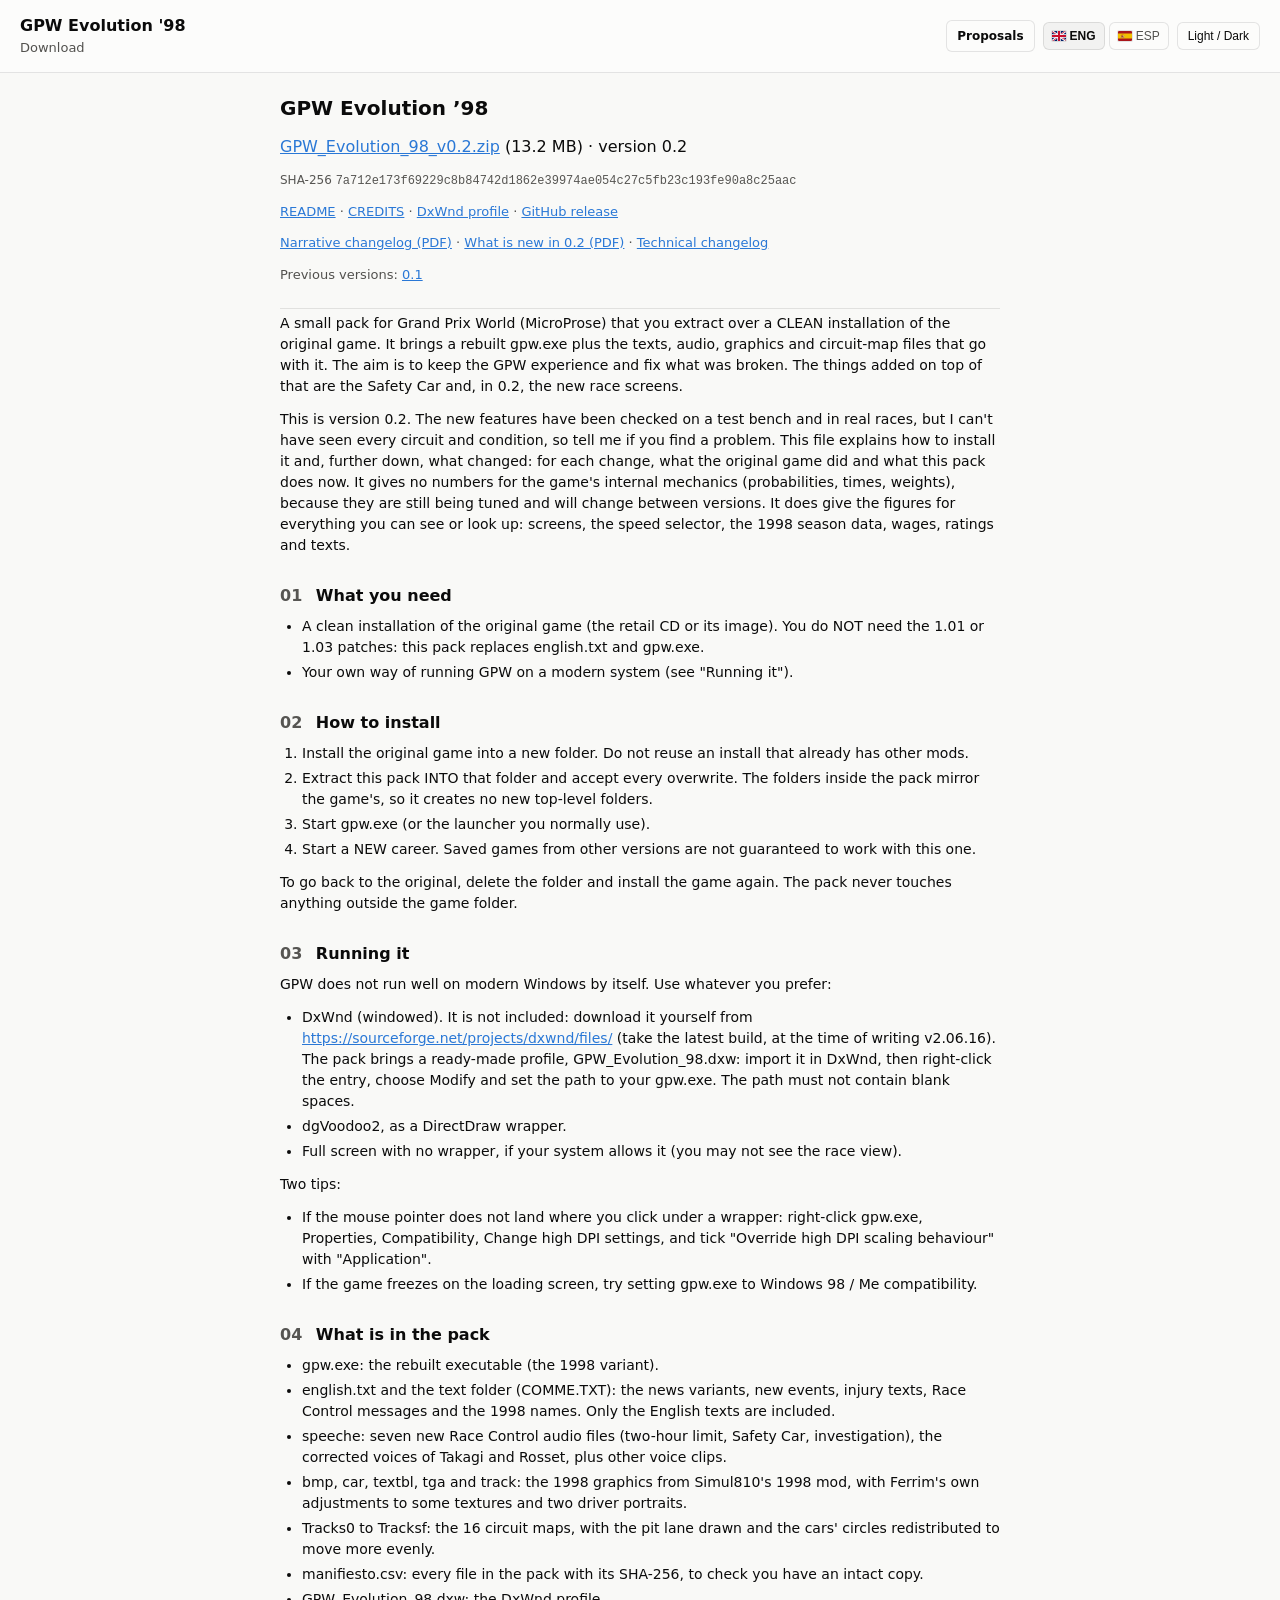
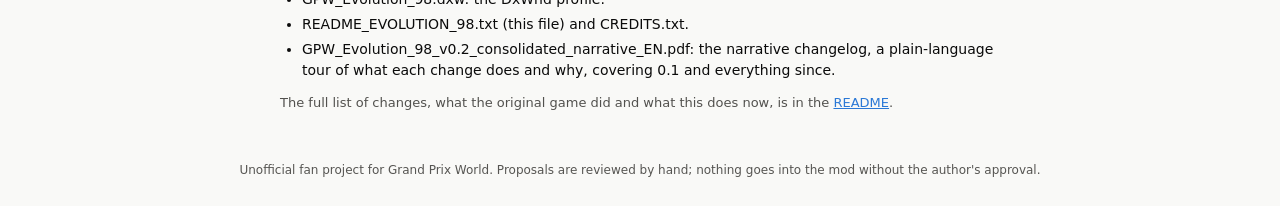
==== commit 8c85b3b4: "Version 0.2: the narrative changelog PDF now ships inside the pack Download page, README and checksu" ====
--- a/mod.html
+++ b/mod.html
@@ -26,8 +26,8 @@
 
 <main>
   <h1>GPW Evolution &rsquo;98</h1>
-  <p class="descarga-simple"><a href="https://github.com/fermanpre/gpw-evolution-98/releases/download/v0.2/GPW_Evolution_98_v0.2.zip">GPW_Evolution_98_v0.2.zip</a> (12.8 MB) &middot; <span class="i18n-en">version 0.2</span><span class="i18n-es">versión 0.2</span></p>
-  <p class="huella-simple">SHA-256 <code>e927789e747c7e9a28a596d39f433be9cf0c025ee5e75b775f4c70257e8e335f</code></p>
+  <p class="descarga-simple"><a href="https://github.com/fermanpre/gpw-evolution-98/releases/download/v0.2/GPW_Evolution_98_v0.2.zip">GPW_Evolution_98_v0.2.zip</a> (13.2 MB) &middot; <span class="i18n-en">version 0.2</span><span class="i18n-es">versión 0.2</span></p>
+  <p class="huella-simple">SHA-256 <code>7a712e173f69229c8b84742d1862e39974ae054c27c5fb23c193fe90a8c25aac</code></p>
   <p class="recursos-simple"><a href="descargas/README_EVOLUTION_98.txt">README</a> &middot; <a href="descargas/CREDITS.txt">CREDITS</a> &middot; <a href="descargas/GPW_Evolution_98.dxw">DxWnd profile</a> &middot; <a href="https://github.com/fermanpre/gpw-evolution-98/releases/tag/v0.2">GitHub release</a></p>
   <p class="recursos-simple"><a href="descargas/GPW_Evolution_98_v0.2_consolidated_narrative_EN.pdf"><span class="i18n-en">Narrative changelog (PDF)</span><span class="i18n-es">Changelog narrativo (PDF)</span></a> &middot; <a href="descargas/GPW_Evolution_98_v0.2_narrative_EN.pdf"><span class="i18n-en">What is new in 0.2 (PDF)</span><span class="i18n-es">Novedades de la 0.2 (PDF)</span></a> &middot; <a href="descargas/changelog_0.2_EN.md"><span class="i18n-en">Technical changelog</span><span class="i18n-es">Changelog técnico</span></a></p>
   <p class="recursos-simple"><span class="i18n-en">Previous versions:</span><span class="i18n-es">Versiones anteriores:</span> <a href="https://github.com/fermanpre/gpw-evolution-98/releases/tag/v0.1">0.1</a></p>
@@ -69,6 +69,7 @@
 <li>manifiesto.csv: every file in the pack with its SHA-256, to check you have an intact copy.</li>
 <li>GPW_Evolution_98.dxw: the DxWnd profile.</li>
 <li>README_EVOLUTION_98.txt (this file) and CREDITS.txt.</li>
+<li>GPW_Evolution_98_v0.2_consolidated_narrative_EN.pdf: the narrative changelog, a plain-language tour of what each change does and why, covering 0.1 and everything since.</li>
 </ul>
   </div>
   <p class="recursos-simple">The full list of changes, what the original game did and what this does now, is in the <a href="descargas/README_EVOLUTION_98.txt">README</a>.</p>
